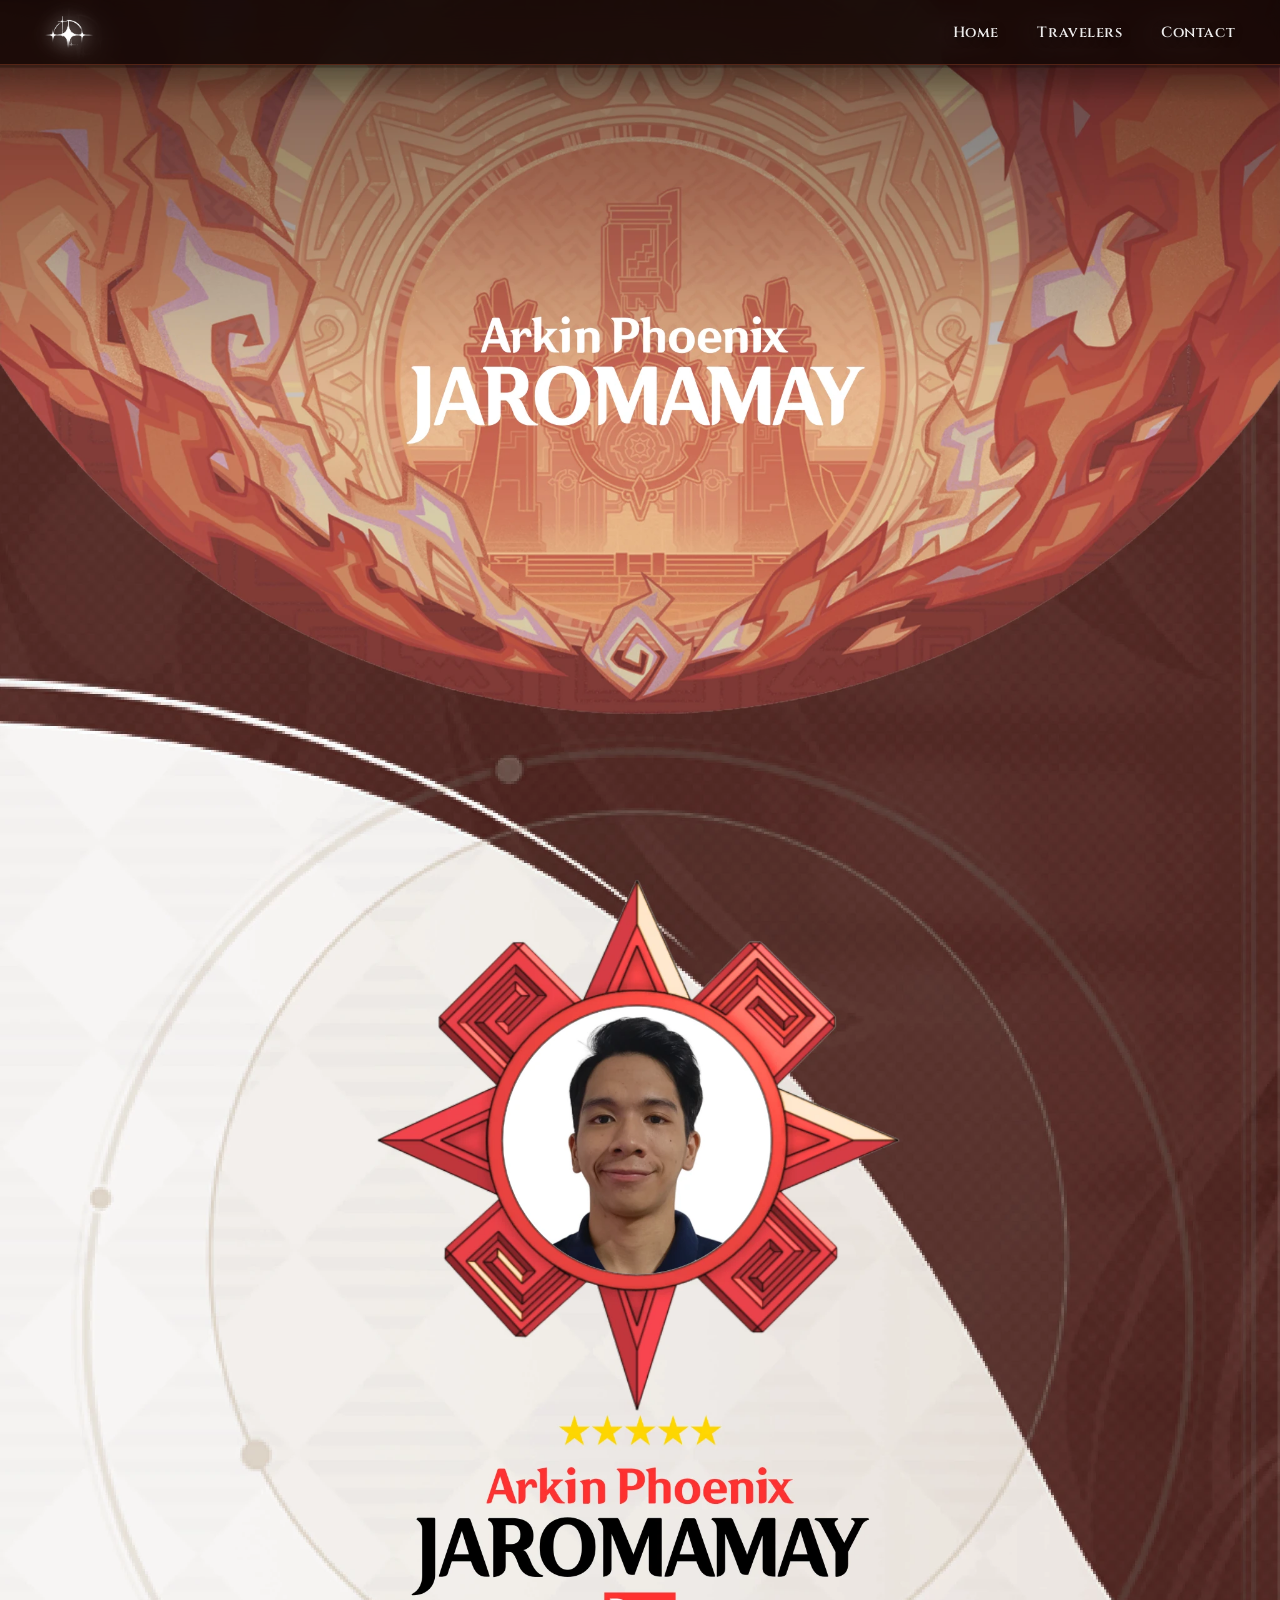
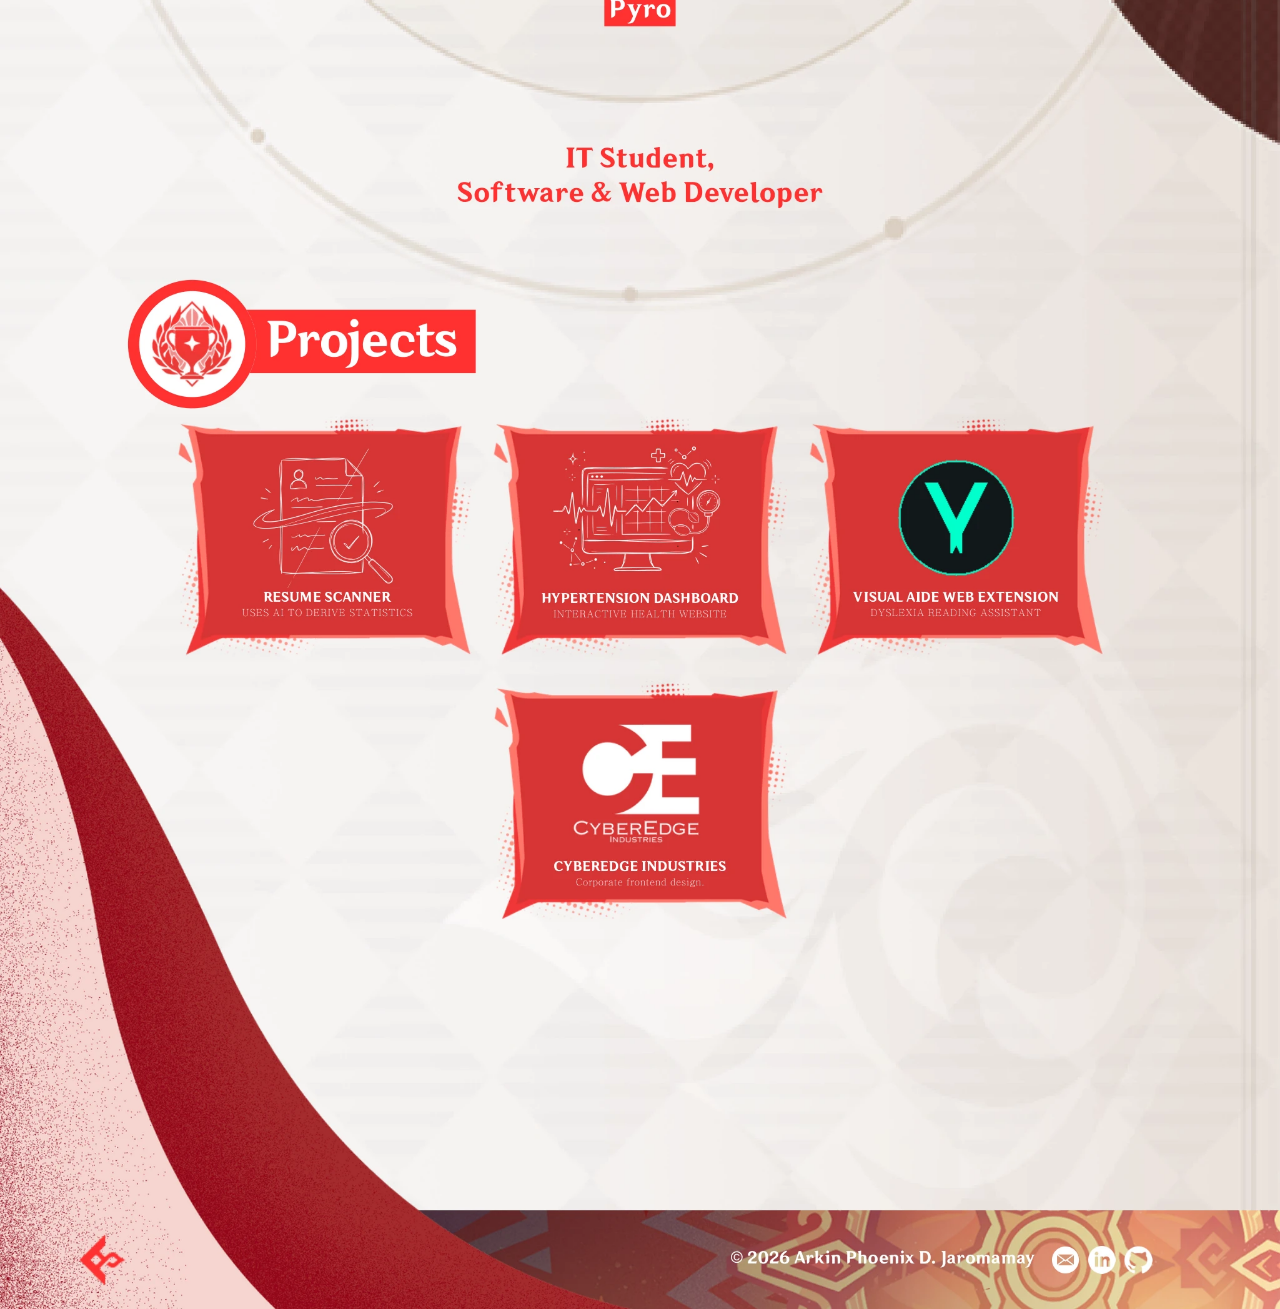
==== arkin.html @ ede86c83 "Add individual traveler portfolio pages, laced elemental borders, and pronounced hover effects" ====
<!DOCTYPE html>
<html lang="en">
<head>
  <meta charset="UTF-8">
  <meta name="viewport" content="width=device-width, initial-scale=1.0">
  <title>Arkin Phoenix Jaromamay • Pyro Portfolio</title>
  
  <!-- Preconnect & Google Fonts -->
  <link rel="preconnect" href="https://fonts.googleapis.com">
  <link rel="preconnect" href="https://fonts.gstatic.com" crossorigin>
  <link href="https://fonts.googleapis.com/css2?family=Cinzel:wght@600;700;800&family=Crimson+Pro:wght@400;600;700&family=Montserrat:wght@400;500;600;700&display=swap" rel="stylesheet">
  
  <!-- Dedicated Pyro Stylesheet -->
  <link rel="stylesheet" href="./arkin.css">
</head>
<body class="arkin-portfolio-body">

  <!-- ==================== FIXED TOP NAVIGATION BAR ==================== -->
  <nav class="genshin-navbar" id="genshin-navbar">
    <a href="index.html#home" class="nav-brand" title="Return to Celestial Archive Home" aria-label="Celestial Archive Home">
      <img src="./assets/images/celestia_star.png" class="nav-logo-star" alt="Celestia Star Logo">
    </a>

    <ul class="nav-links">
      <li><a href="index.html#home" class="nav-link">Home</a></li>
      <li><a href="index.html#travelers" class="nav-link">Travelers</a></li>
      <li><a href="index.html#contact" class="nav-link">Contact</a></li>
    </ul>
  </nav>

  <!-- ==================== MAIN FULL-BLEED PORTFOLIO DISPLAY ==================== -->
  <main class="portfolio-container" id="portfolio-container">
    
    <!-- High-Resolution Mockup Vector Rendering (Full Bleed 100% Width) -->
    <picture>
      <source srcset="./assets/arkin/portfolio_mockup_hd.webp" type="image/webp">
      <img src="./assets/arkin/portfolio_mockup_hd.png" alt="Arkin Phoenix Jaromamay • Natlan Pyro Portfolio" class="portfolio-mockup-image" loading="eager" fetchpriority="high">
    </picture>

    <!-- ==================== 1. INTERACTIVE PROJECT CARDS ==================== -->
    <button type="button" class="interactive-hotspot hotspot-card hotspot-card-resume-scanner" data-project="resume-scanner" aria-label="View Resume Scanner Details" title="Resume Scanner • AI Recruitment Statistics"></button>
    <button type="button" class="interactive-hotspot hotspot-card hotspot-card-hypertension" data-project="hypertension" aria-label="View Hypertension Dashboard Details" title="Hypertension Dashboard • Interactive Health Platform"></button>
    <button type="button" class="interactive-hotspot hotspot-card hotspot-card-visual-aide" data-project="visual-aide" aria-label="View Visual Aide Web Extension Details" title="Visual Aide Web Extension • Dyslexia Reading Assistant"></button>
    <button type="button" class="interactive-hotspot hotspot-card hotspot-card-cyberedge" data-project="cyberedge" aria-label="View CyberEdge Industries Details" title="CyberEdge Industries • Corporate Frontend Design"></button>

    <!-- ==================== 2. INTERACTIVE FOOTER HOTSPOTS ==================== -->
    <!-- Back Button (Bottom-Left Stylized Arrow) -->
    <a href="index.html#travelers" class="interactive-hotspot hotspot-back-btn" id="footer-back-btn" aria-label="Back to Travelers" title="Back to Travelers"></a>

    <!-- Social Links (Bottom-Right) -->
    <a href="mailto:jaromamay.arkin@example.com" class="interactive-hotspot hotspot-social hotspot-footer-email" aria-label="Send Email to Arkin" title="Email Arkin"></a>
    <a href="https://linkedin.com" target="_blank" rel="noopener noreferrer" class="interactive-hotspot hotspot-social hotspot-footer-linkedin" aria-label="LinkedIn Profile" title="LinkedIn Profile"></a>
    <a href="https://github.com" target="_blank" rel="noopener noreferrer" class="interactive-hotspot hotspot-social hotspot-footer-github" aria-label="GitHub Profile" title="GitHub Profile"></a>

  </main>

  <!-- ==================== 3. PROJECT DETAIL MODAL ==================== -->
  <div class="project-modal-backdrop" id="project-modal" aria-hidden="true" role="dialog">
    <div class="project-modal-card">
      <button class="modal-close-btn" id="modal-close-btn" aria-label="Close Modal">✕</button>
      
      <div class="modal-header">
        <img src="./assets/arkin/card_resume_scanner.png" id="modal-project-img" class="modal-card-preview" alt="Project Preview">
        <div class="modal-titles">
          <span class="modal-tag" id="modal-tag">AI Application</span>
          <h3 class="modal-title" id="modal-title">Resume Scanner</h3>
        </div>
      </div>

      <div class="modal-body" id="modal-body">
        <!-- Injected via JavaScript -->
      </div>

      <div class="modal-tech-stack" id="modal-tech-stack">
        <!-- Injected via JavaScript -->
      </div>
    </div>
  </div>

  <!-- ==================== 4. INTERACTION LOGIC & AUDIO ==================== -->
  <script>
    // Project Information Database (Accurate to Arkin's Mockup Data)
    const projectsData = {
      'resume-scanner': {
        title: 'Resume Scanner',
        tag: 'RESUME SCANNER • Uses AI to derive statistics.',
        img: './assets/arkin/card_resume_scanner.png',
        desc: 'An intelligent applicant screening and resume evaluation engine powered by NLP and machine learning. Parses technical resumes, extracts candidate competencies, computes role alignment scores, and provides statistical summaries to accelerate recruitment.',
        tech: ['Python', 'Natural Language Processing', 'Machine Learning', 'FastAPI', 'React', 'Data Analytics']
      },
      'hypertension': {
        title: 'Hypertension Dashboard',
        tag: 'HYPERTENSION DASHBOARD • Interactive health website.',
        img: './assets/arkin/card_hypertension.png',
        desc: 'A responsive healthcare informatics dashboard that tracks patient blood pressure logs, calculates cardiovascular health metrics, and delivers interactive visual analytics and customized lifestyle guidance for clinical monitoring.',
        tech: ['React', 'TypeScript', 'Chart.js', 'Health Informatics', 'Tailwind CSS', 'REST API']
      },
      'visual-aide': {
        title: 'Visual Aide Web Extension',
        tag: 'VISUAL AIDE WEB EXTENSION • Dyslexia reading assistant.',
        img: './assets/arkin/card_visual_aide.png',
        desc: 'An accessibility-focused browser extension engineered to enhance web reading for individuals with dyslexia. Features OpenDyslexic typography switching, custom contrast overlays, bionic reading mode, and integrated text-to-speech comprehension tools.',
        tech: ['JavaScript', 'Chrome Extension API', 'Accessibility (a11y)', 'UI/UX Design', 'Text-to-Speech']
      },
      'cyberedge': {
        title: 'CyberEdge Industries',
        tag: 'CYBEREDGE INDUSTRIES • Corporate frontend design.',
        img: './assets/arkin/card_cyberedge.png',
        desc: 'A sleek, high-performance corporate landing experience and design system crafted for a forward-looking technological firm. Features responsive modular components, high-contrast cyber motifs, and optimized interactive layouts.',
        tech: ['HTML5', 'CSS3', 'JavaScript', 'Design Systems', 'Responsive Web Design', 'Figma Prototype']
      }
    };

    // Sound FX (Natlan Pyro Chime synthesized via Web Audio)
    let audioCtx = null;
    function playPyroChime() {
      try {
        if (!audioCtx) {
          audioCtx = new (window.AudioContext || window.webkitAudioContext)();
        }
        if (audioCtx.state === 'suspended') {
          audioCtx.resume();
        }
        const osc1 = audioCtx.createOscillator();
        const osc2 = audioCtx.createOscillator();
        const gain = audioCtx.createGain();
        
        osc1.type = 'sawtooth';
        osc2.type = 'triangle';
        
        // Warm, vibrant Natlan Pyro flame harmonic tone (D5 to A5)
        osc1.frequency.setValueAtTime(587.33, audioCtx.currentTime); // D5
        osc2.frequency.setValueAtTime(880.00, audioCtx.currentTime); // A5
        osc1.frequency.exponentialRampToValueAtTime(1174.66, audioCtx.currentTime + 0.32); // D6
        
        gain.gain.setValueAtTime(0.12, audioCtx.currentTime);
        gain.gain.exponentialRampToValueAtTime(0.001, audioCtx.currentTime + 0.5);
        
        osc1.connect(gain);
        osc2.connect(gain);
        gain.connect(audioCtx.destination);
        
        osc1.start();
        osc2.start();
        osc1.stop(audioCtx.currentTime + 0.5);
        osc2.stop(audioCtx.currentTime + 0.5);
      } catch (e) {
        // Audio policy fallback
      }
    }

    // Modal Control
    const modal = document.getElementById('project-modal');
    const modalCloseBtn = document.getElementById('modal-close-btn');
    const modalImg = document.getElementById('modal-project-img');
    const modalTitle = document.getElementById('modal-title');
    const modalTag = document.getElementById('modal-tag');
    const modalBody = document.getElementById('modal-body');
    const modalTechStack = document.getElementById('modal-tech-stack');

    function openProjectModal(projectId) {
      const data = projectsData[projectId];
      if (!data) return;

      modalImg.src = data.img;
      modalImg.alt = data.title;
      modalTitle.textContent = data.title;
      modalTag.textContent = data.tag;
      modalBody.textContent = data.desc;

      modalTechStack.innerHTML = '';
      data.tech.forEach(tech => {
        const chip = document.createElement('span');
        chip.className = 'tech-chip';
        chip.textContent = tech;
        modalTechStack.appendChild(chip);
      });

      playPyroChime();
      modal.classList.add('active');
      modal.setAttribute('aria-hidden', 'false');
      document.body.style.overflow = 'hidden';
    }

    function closeProjectModal() {
      modal.classList.remove('active');
      modal.setAttribute('aria-hidden', 'true');
      document.body.style.overflow = '';
    }

    // Attach click events to project cards
    document.querySelectorAll('.hotspot-card').forEach(card => {
      card.addEventListener('click', () => {
        const projId = card.getAttribute('data-project');
        openProjectModal(projId);
      });
    });

    modalCloseBtn.addEventListener('click', closeProjectModal);
    modal.addEventListener('click', (e) => {
      if (e.target === modal) {
        closeProjectModal();
      }
    });

    document.addEventListener('keydown', (e) => {
      if (e.key === 'Escape' && modal.classList.contains('active')) {
        closeProjectModal();
      }
    });

    // Navbar scroll effect
    window.addEventListener('scroll', () => {
      const navbar = document.getElementById('genshin-navbar');
      if (navbar) {
        if (window.scrollY > 30) {
          navbar.classList.add('scrolled');
        } else {
          navbar.classList.remove('scrolled');
        }
      }
    });

    // Back Button Logic
    const backBtn = document.getElementById('footer-back-btn');
    if (backBtn) {
      backBtn.addEventListener('click', (e) => {
        playPyroChime();
        if (document.referrer && (document.referrer.includes('index.html') || document.referrer.includes(window.location.host))) {
          e.preventDefault();
          window.history.back();
        }
      });
    }

    // Navigation and Social audio chime on click
    document.querySelectorAll('.nav-link, .nav-brand, .hotspot-social').forEach(el => {
      el.addEventListener('click', () => {
        playPyroChime();
      });
    });
  </script>
</body>
</html>
---- arkin.css ----
/* =======================================================
   ARKIN PHOENIX JAROMAMAY • PYRO THEME PORTFOLIO STYLES
   Full-Bleed Viewport Presentation (Zero Side Margins)
   with Fixed Overlaid Top Navbar & Interactive Natlan Footer
   ======================================================= */

@font-face {
  font-family: 'HYWenHei';
  src: url('./assets/fonts/HYWenHei.ttf') format('truetype');
  font-weight: normal;
  font-style: normal;
}

:root {
  --font-genshin: 'Cinzel', 'HYWenHei', Georgia, serif;
  --font-serif: 'Crimson Pro', Georgia, serif;
  --font-sans: 'Montserrat', -apple-system, BlinkMacSystemFont, sans-serif;

  --color-pyro: #ff6f40;
  --color-pyro-deep: #160805;
  --color-pyro-dark: #240c08;
  --color-pyro-crimson: #d3381c;
  --color-pyro-glow: rgba(255, 111, 64, 0.55);
  --color-pyro-light: #ffaa77;
  --color-gold: #f5ba22;
  --color-cream: #f5f2ea;
}

* {
  box-sizing: border-box;
  margin: 0;
  padding: 0;
}

html {
  scroll-behavior: smooth;
  background-color: var(--color-pyro-deep);
  width: 100%;
  margin: 0;
  padding: 0;
  overflow-x: hidden;
}

/* Fullscreen Body: 100% Bleed, Zero Side Margins */
body.arkin-portfolio-body {
  width: 100%;
  min-height: 100vh;
  margin: 0;
  padding: 0;
  background-color: var(--color-pyro-deep);
  color: #ffffff;
  font-family: var(--font-sans);
  overflow-x: hidden;
  position: relative;
  -webkit-font-smoothing: antialiased;
}

/* =======================================================
   1. FIXED OVERLAID TOP NAVIGATION BAR
   ======================================================= */
.genshin-navbar {
  position: fixed;
  top: 0;
  left: 0;
  width: 100%;
  padding: 1rem clamp(1.2rem, 3.5vw, 3.5rem);
  display: flex;
  justify-content: space-between;
  align-items: center;
  background: rgba(22, 8, 5, 0.82);
  backdrop-filter: blur(14px);
  -webkit-backdrop-filter: blur(14px);
  border-bottom: 1px solid rgba(255, 111, 64, 0.25);
  z-index: 1000;
  transition: all 0.3s ease;
}

.genshin-navbar.scrolled {
  padding: 0.75rem clamp(1.2rem, 3.5vw, 3.5rem);
  background: rgba(16, 5, 3, 0.96);
  border-bottom: 1px solid rgba(255, 111, 64, 0.45);
  box-shadow: 0 4px 24px rgba(0, 0, 0, 0.75);
}

.nav-brand {
  display: flex;
  align-items: center;
  text-decoration: none;
  transition: transform 0.3s ease;
}

.nav-logo-star {
  height: clamp(28px, 2.5vw, 36px);
  width: auto;
  object-fit: contain;
  filter: drop-shadow(0 0 10px rgba(255, 255, 255, 0.85));
  transition: transform 0.3s ease;
}

.nav-brand:hover .nav-logo-star {
  transform: scale(1.1) rotate(6deg);
}

.nav-links {
  display: flex;
  align-items: center;
  gap: clamp(1.2rem, 3vw, 2.8rem);
  list-style: none;
}

.nav-link {
  color: rgba(255, 255, 255, 0.92);
  text-decoration: none;
  font-family: var(--font-genshin);
  font-size: clamp(0.92rem, 1.15vw, 1.05rem);
  font-weight: 600;
  letter-spacing: 0.04em;
  position: relative;
  padding: 0.3rem 0;
  text-shadow: 0 2px 8px rgba(0, 0, 0, 0.7);
  transition: color 0.3s ease;
}

.nav-link::after {
  content: '';
  position: absolute;
  bottom: -2px;
  left: 0;
  width: 0%;
  height: 2px;
  background: var(--color-pyro-light);
  box-shadow: 0 0 8px var(--color-pyro-light);
  transition: width 0.3s ease;
}

.nav-link:hover {
  color: var(--color-pyro-light);
}

.nav-link:hover::after {
  width: 100%;
}

/* =======================================================
   2. FULL-BLEED PORTFOLIO CONTAINER & MOCKUP IMAGE
   ======================================================= */
.portfolio-container {
  position: relative;
  width: 100%;
  max-width: none; /* Full bleed: 100% viewport width */
  margin: 0;
  padding: 0;
  background-color: var(--color-pyro-deep);
  overflow: hidden;
  display: block;
}

/* High-Resolution Mockup Vector Image (Stretches Full Bleed) */
.portfolio-mockup-image {
  width: 100%;
  max-width: none;
  height: auto;
  display: block;
  user-select: none;
  -webkit-user-drag: none;
  image-rendering: -webkit-optimize-contrast;
}

/* =======================================================
   3. INTERACTIVE HOTSPOTS BASE RULES
   ======================================================= */
.interactive-hotspot {
  position: absolute;
  display: block;
  text-decoration: none;
  cursor: pointer;
  z-index: 50;
  background: transparent;
  border: none;
  outline: none;
  padding: 0;
  margin: 0;
  -webkit-tap-highlight-color: transparent;
  transition: all 0.25s cubic-bezier(0.2, 0.8, 0.3, 1);
}

/* Accessible touch target for mobile devices (WCAG 44x44px minimum) */
.interactive-hotspot::before {
  content: '';
  position: absolute;
  top: 50%;
  left: 50%;
  transform: translate(-50%, -50%);
  min-width: 44px;
  min-height: 44px;
  width: 100%;
  height: 100%;
  border-radius: inherit;
}

/* =======================================================
   4. PROJECT CARD HOTSPOTS (3-1 STAGGERED GRID)
   ======================================================= */
.hotspot-card {
  border-radius: 14px;
}

.hotspot-card:hover {
  background: rgba(255, 111, 64, 0.16);
  box-shadow: 0 0 24px rgba(255, 111, 64, 0.65), 0 0 45px rgba(255, 170, 119, 0.45), inset 0 0 16px rgba(255, 170, 119, 0.35);
  transform: translateY(-5px) scale(1.02);
}

.hotspot-card:active {
  transform: scale(0.98);
}

/* Card 1: Resume Scanner */
.hotspot-card-resume-scanner {
  left: 13.577%;
  top: 69.347%;
  width: 23.504%;
  height: 8.505%;
}

/* Card 2: Hypertension Dashboard */
.hotspot-card-hypertension {
  left: 38.263%;
  top: 69.347%;
  width: 23.504%;
  height: 8.505%;
}

/* Card 3: Visual Aide Web Extension */
.hotspot-card-visual-aide {
  left: 62.938%;
  top: 69.347%;
  width: 23.504%;
  height: 8.505%;
}

/* Card 4: CyberEdge Industries (Centered) */
.hotspot-card-cyberedge {
  left: 38.263%;
  top: 78.424%;
  width: 23.504%;
  height: 8.505%;
}

/* =======================================================
   5. FOOTER HOTSPOTS (BACK BUTTON & SOCIAL LINKS)
   ======================================================= */
/* Back Button (Bottom-Left Stylized Arrow) */
.hotspot-back-btn {
  left: 5.661%;
  top: 97.251%;
  width: 4.685%;
  height: 2.062%;
  border-radius: 50%;
}

.hotspot-back-btn:hover {
  background: rgba(255, 111, 64, 0.35);
  box-shadow: 0 0 22px rgba(255, 170, 119, 0.85), 0 0 38px rgba(255, 111, 64, 0.55);
  transform: scale(1.15);
}

.hotspot-back-btn:active {
  transform: scale(0.92);
}

/* Social Icons Base */
.hotspot-social {
  border-radius: 50%;
}

.hotspot-social:hover {
  background: rgba(255, 111, 64, 0.4);
  box-shadow: 0 0 16px rgba(255, 170, 119, 0.85);
  transform: scale(1.22);
}

.hotspot-social:active {
  transform: scale(0.95);
}

/* Email Icon */
.hotspot-footer-email {
  left: 81.991%;
  top: 97.723%;
  width: 2.440%;
  height: 1.117%;
}

/* LinkedIn Icon */
.hotspot-footer-linkedin {
  left: 84.919%;
  top: 97.723%;
  width: 2.440%;
  height: 1.117%;
}

/* GitHub Icon */
.hotspot-footer-github {
  left: 87.750%;
  top: 97.723%;
  width: 2.440%;
  height: 1.117%;
}

/* =======================================================
   6. INTERACTIVE PROJECT DETAIL MODAL
   ======================================================= */
.project-modal-backdrop {
  position: fixed;
  top: 0;
  left: 0;
  width: 100%;
  height: 100%;
  background: rgba(16, 6, 4, 0.88);
  backdrop-filter: blur(16px);
  -webkit-backdrop-filter: blur(16px);
  display: flex;
  align-items: center;
  justify-content: center;
  padding: 1.5rem;
  z-index: 2000;
  opacity: 0;
  pointer-events: none;
  transition: opacity 0.32s ease;
}

.project-modal-backdrop.active {
  opacity: 1;
  pointer-events: auto;
}

.project-modal-card {
  position: relative;
  width: 100%;
  max-width: 560px;
  background: linear-gradient(150deg, #28100a 0%, #150604 100%);
  border: 2px solid rgba(255, 111, 64, 0.55);
  border-radius: 16px;
  box-shadow: 0 20px 55px rgba(0, 0, 0, 0.85), 0 0 35px rgba(255, 111, 64, 0.4);
  padding: 2.4rem clamp(1.2rem, 3.5vw, 2.5rem);
  color: #ffffff;
  transform: translateY(25px) scale(0.95);
  transition: transform 0.35s cubic-bezier(0.175, 0.885, 0.32, 1.275);
}

.project-modal-backdrop.active .project-modal-card {
  transform: translateY(0) scale(1);
}

.modal-close-btn {
  position: absolute;
  top: 1rem;
  right: 1.2rem;
  background: rgba(255, 255, 255, 0.12);
  border: 1px solid rgba(255, 255, 255, 0.2);
  color: #ffffff;
  font-size: 1.2rem;
  width: 34px;
  height: 34px;
  border-radius: 50%;
  cursor: pointer;
  display: flex;
  align-items: center;
  justify-content: center;
  transition: all 0.25s ease;
}

.modal-close-btn:hover {
  background: var(--color-pyro);
  border-color: var(--color-pyro-light);
  color: #120503;
  transform: rotate(90deg) scale(1.1);
  box-shadow: 0 0 10px var(--color-pyro-light);
}

.modal-header {
  display: flex;
  align-items: center;
  gap: 1.3rem;
  margin-bottom: 1.3rem;
}

.modal-card-preview {
  width: 120px;
  max-height: 100px;
  object-fit: cover;
  border-radius: 10px;
  border: 1px solid rgba(255, 111, 64, 0.4);
  filter: drop-shadow(0 6px 16px rgba(255, 111, 64, 0.35));
}

.modal-titles {
  display: flex;
  flex-direction: column;
  gap: 0.35rem;
}

.modal-tag {
  font-size: 0.8rem;
  font-weight: 700;
  text-transform: uppercase;
  color: var(--color-pyro-light);
  letter-spacing: 0.08em;
}

.modal-title {
  font-family: var(--font-genshin);
  font-size: 1.55rem;
  color: #ffffff;
  margin: 0;
}

.modal-body {
  font-size: 1rem;
  line-height: 1.65;
  color: rgba(255, 255, 255, 0.9);
  margin-bottom: 1.5rem;
}

.modal-tech-stack {
  display: flex;
  flex-wrap: wrap;
  gap: 0.55rem;
  margin-top: 1rem;
}

.tech-chip {
  background: rgba(255, 111, 64, 0.2);
  border: 1px solid rgba(255, 170, 119, 0.45);
  color: #ffd8c8;
  font-size: 0.82rem;
  font-weight: 600;
  padding: 0.3rem 0.85rem;
  border-radius: 14px;
}
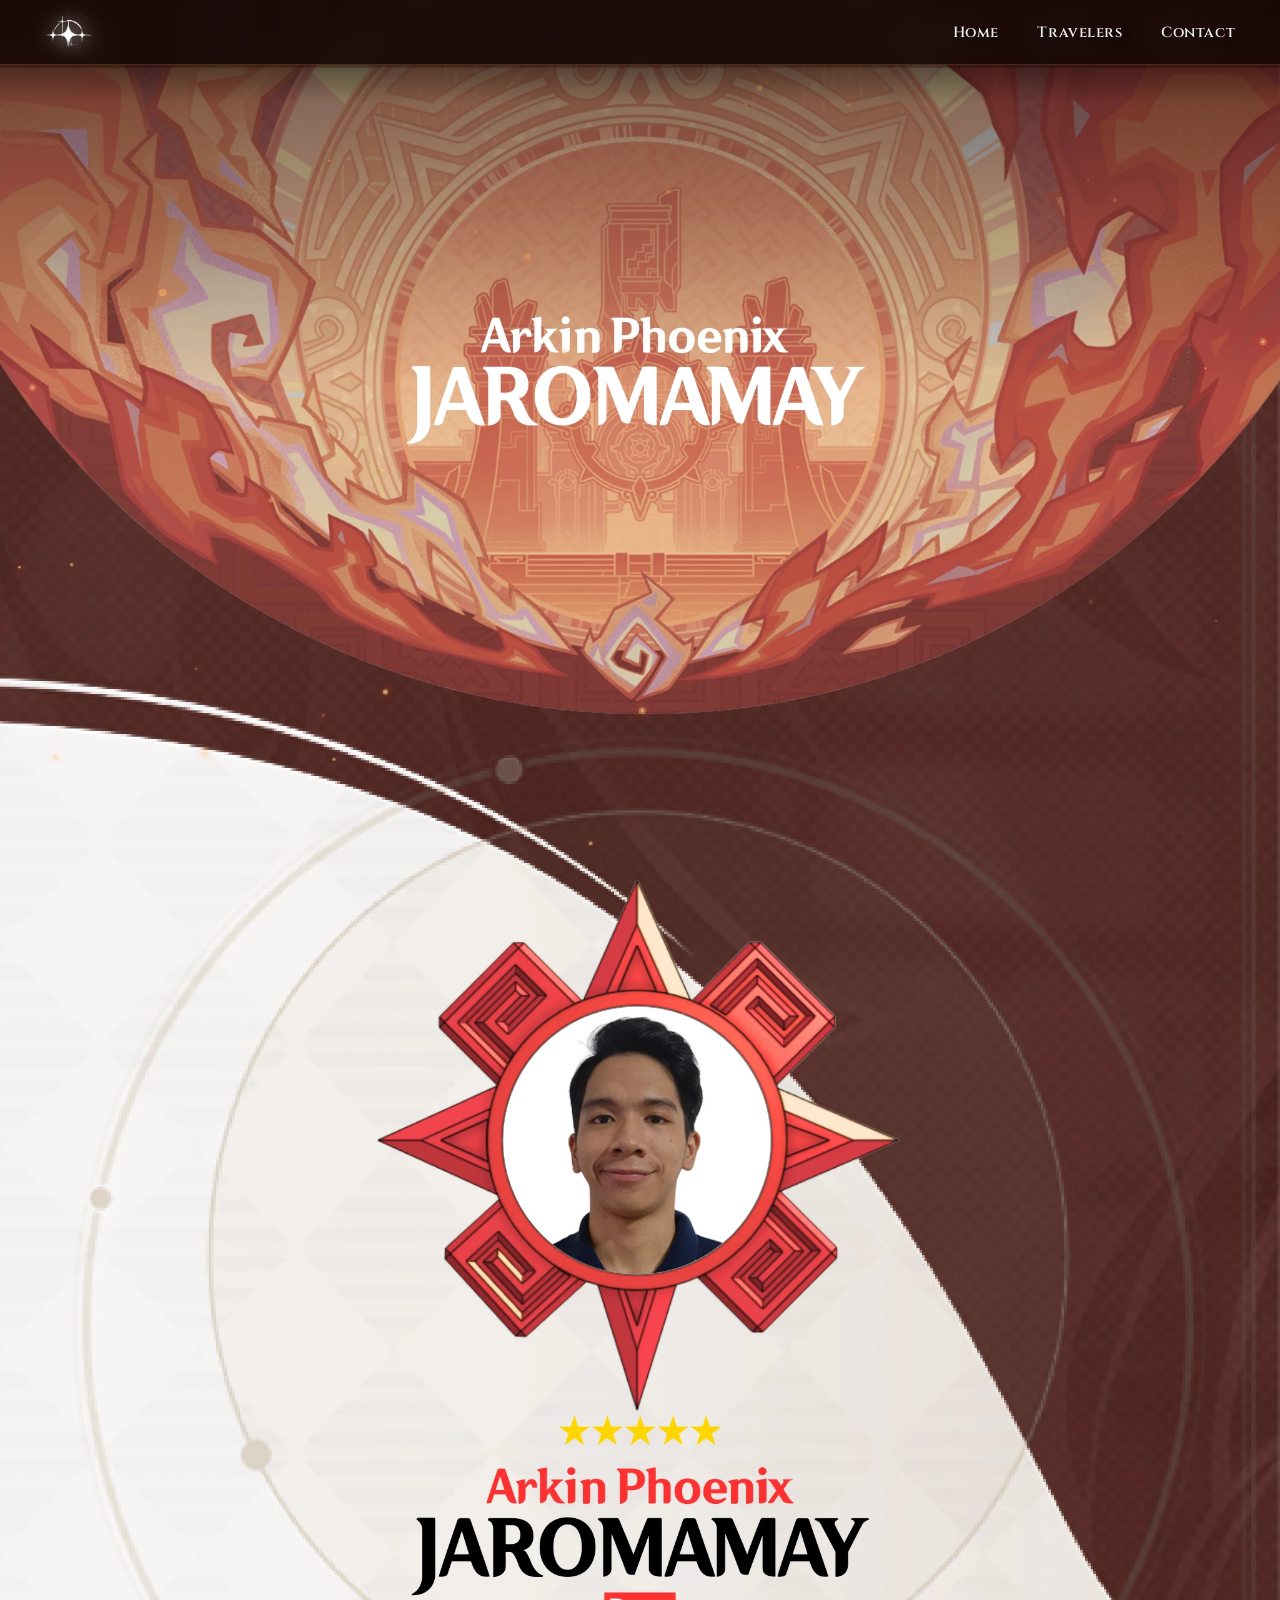
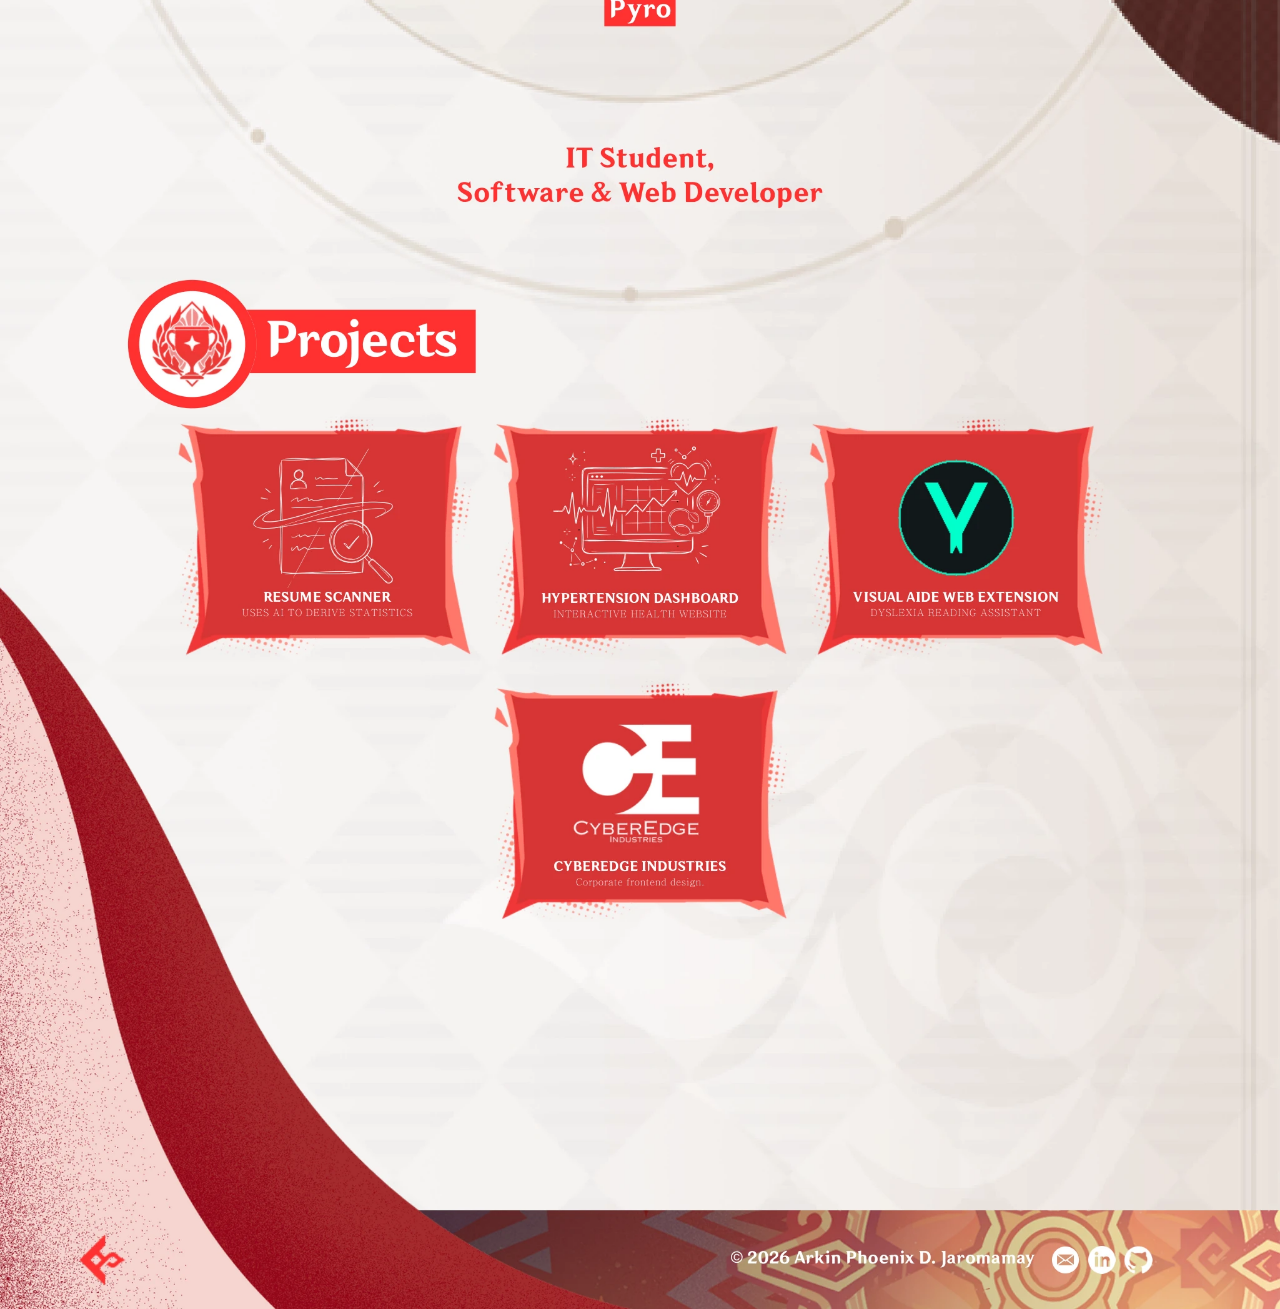
==== commit 5e9caf6d: "Add subtle ambient elemental particle effects to all 4 portfolio pages" ====
--- a/arkin.html
+++ b/arkin.html
@@ -14,6 +14,9 @@
   <link rel="stylesheet" href="./arkin.css">
 </head>
 <body class="arkin-portfolio-body">
+
+  <!-- ==================== SUBTLE ELEMENTAL AMBIENT CANVAS ==================== -->
+  <canvas class="elemental-ambient-canvas" id="elemental-canvas" aria-hidden="true"></canvas>
 
   <!-- ==================== FIXED TOP NAVIGATION BAR ==================== -->
   <nav class="genshin-navbar" id="genshin-navbar">
@@ -239,6 +242,135 @@
         playPyroChime();
       });
     });
+
+    /* =======================================================
+       SUBTLE PYRO AMBIENT PARTICLES (EMBERS & FLAME MOTES)
+       ======================================================= */
+    (function initPyroAtmosphere() {
+      const canvas = document.getElementById('elemental-canvas');
+      if (!canvas) return;
+      const ctx = canvas.getContext('2d');
+      if (!ctx) return;
+
+      let width = 0;
+      let height = 0;
+      let dpr = 1;
+      let particles = [];
+      let animId = null;
+
+      function resize() {
+        dpr = Math.min(window.devicePixelRatio || 1, 2);
+        width = window.innerWidth;
+        height = window.innerHeight;
+        canvas.width = Math.floor(width * dpr);
+        canvas.height = Math.floor(height * dpr);
+        ctx.setTransform(dpr, 0, 0, dpr, 0, 0);
+      }
+      window.addEventListener('resize', resize);
+      resize();
+
+      class PyroEmber {
+        constructor(isInitial = false) {
+          this.reset(isInitial);
+        }
+        reset(isInitial = false) {
+          this.x = Math.random() * width;
+          this.y = isInitial ? Math.random() * height : height + Math.random() * 30 + 10;
+          this.radius = Math.random() * 2.8 + 1.2; // 1.2px - 4px
+          this.speedY = -(Math.random() * 0.55 + 0.35); // warm upward drift
+          this.sway = Math.random() * Math.PI * 2;
+          this.swaySpeed = Math.random() * 0.02 + 0.01;
+          this.swayAmp = Math.random() * 0.6 + 0.3;
+          this.alpha = Math.random() * 0.45 + 0.3;
+          this.maxAlpha = this.alpha;
+          this.heat = Math.random() * 0.4 + 0.6; // 0.6 - 1.0 (cooling factor)
+          this.isAsh = Math.random() < 0.25; // 25% are fine ash motes
+          if (this.isAsh) {
+            this.radius = Math.random() * 1.2 + 0.8;
+            this.speedY = -(Math.random() * 0.35 + 0.2);
+          }
+        }
+        update() {
+          this.y += this.speedY;
+          this.sway += this.swaySpeed;
+          this.x += Math.sin(this.sway) * this.swayAmp;
+
+          // As ember rises, it cools down
+          const heightRatio = Math.max(0, Math.min(1, this.y / height));
+          this.heat = 0.4 + 0.6 * heightRatio;
+
+          // Fade near top edge
+          if (this.y < height * 0.15) {
+            this.alpha = Math.max(0, this.maxAlpha * (this.y / (height * 0.15)));
+          }
+
+          if (this.y < -20 || this.alpha <= 0) {
+            this.reset(false);
+          }
+        }
+        draw() {
+          ctx.save();
+          if (this.isAsh) {
+            // Fine ash speck with faint warm glow
+            ctx.shadowBlur = 5;
+            ctx.shadowColor = '#ff6f40';
+            ctx.fillStyle = `rgba(255, 170, 119, ${this.alpha * 0.7})`;
+            ctx.beginPath();
+            ctx.arc(this.x, this.y, this.radius, 0, Math.PI * 2);
+            ctx.fill();
+          } else {
+            // Glowing flame ember
+            ctx.shadowBlur = 10;
+            ctx.shadowColor = '#ff6f40';
+
+            // Dynamic color according to thermal cooling
+            let r = 255;
+            let g = Math.floor(111 + this.heat * 110); // 111 (orange) to 221 (hot yellow)
+            let b = Math.floor(64 + this.heat * 50);
+
+            // Outer ember aura
+            ctx.fillStyle = `rgba(${r}, ${g}, ${b}, ${this.alpha * 0.85})`;
+            ctx.beginPath();
+            ctx.arc(this.x, this.y, this.radius, 0, Math.PI * 2);
+            ctx.fill();
+
+            // Hot incandescence center
+            if (this.heat > 0.6) {
+              ctx.fillStyle = `rgba(255, 255, 230, ${this.alpha * 0.95})`;
+              ctx.beginPath();
+              ctx.arc(this.x, this.y, this.radius * 0.38, 0, Math.PI * 2);
+              ctx.fill();
+            }
+          }
+          ctx.restore();
+        }
+      }
+
+      const PARTICLE_COUNT = 36;
+      for (let i = 0; i < PARTICLE_COUNT; i++) {
+        particles.push(new PyroEmber(true));
+      }
+
+      function loop() {
+        ctx.clearRect(0, 0, width, height);
+        for (let i = 0; i < particles.length; i++) {
+          particles[i].update();
+          particles[i].draw();
+        }
+        animId = requestAnimationFrame(loop);
+      }
+
+      animId = requestAnimationFrame(loop);
+
+      document.addEventListener('visibilitychange', () => {
+        if (document.hidden) {
+          if (animId) cancelAnimationFrame(animId);
+          animId = null;
+        } else if (!animId) {
+          animId = requestAnimationFrame(loop);
+        }
+      });
+    })();
   </script>
 </body>
 </html>
--- a/arkin.css
+++ b/arkin.css
@@ -53,6 +53,20 @@
   overflow-x: hidden;
   position: relative;
   -webkit-font-smoothing: antialiased;
+}
+
+/* =======================================================
+   SUBTLE ELEMENTAL AMBIENT CANVAS (PYRO)
+   ======================================================= */
+.elemental-ambient-canvas {
+  position: fixed;
+  top: 0;
+  left: 0;
+  width: 100vw;
+  height: 100vh;
+  pointer-events: none;
+  z-index: 15;
+  opacity: 0.85;
 }
 
 /* =======================================================
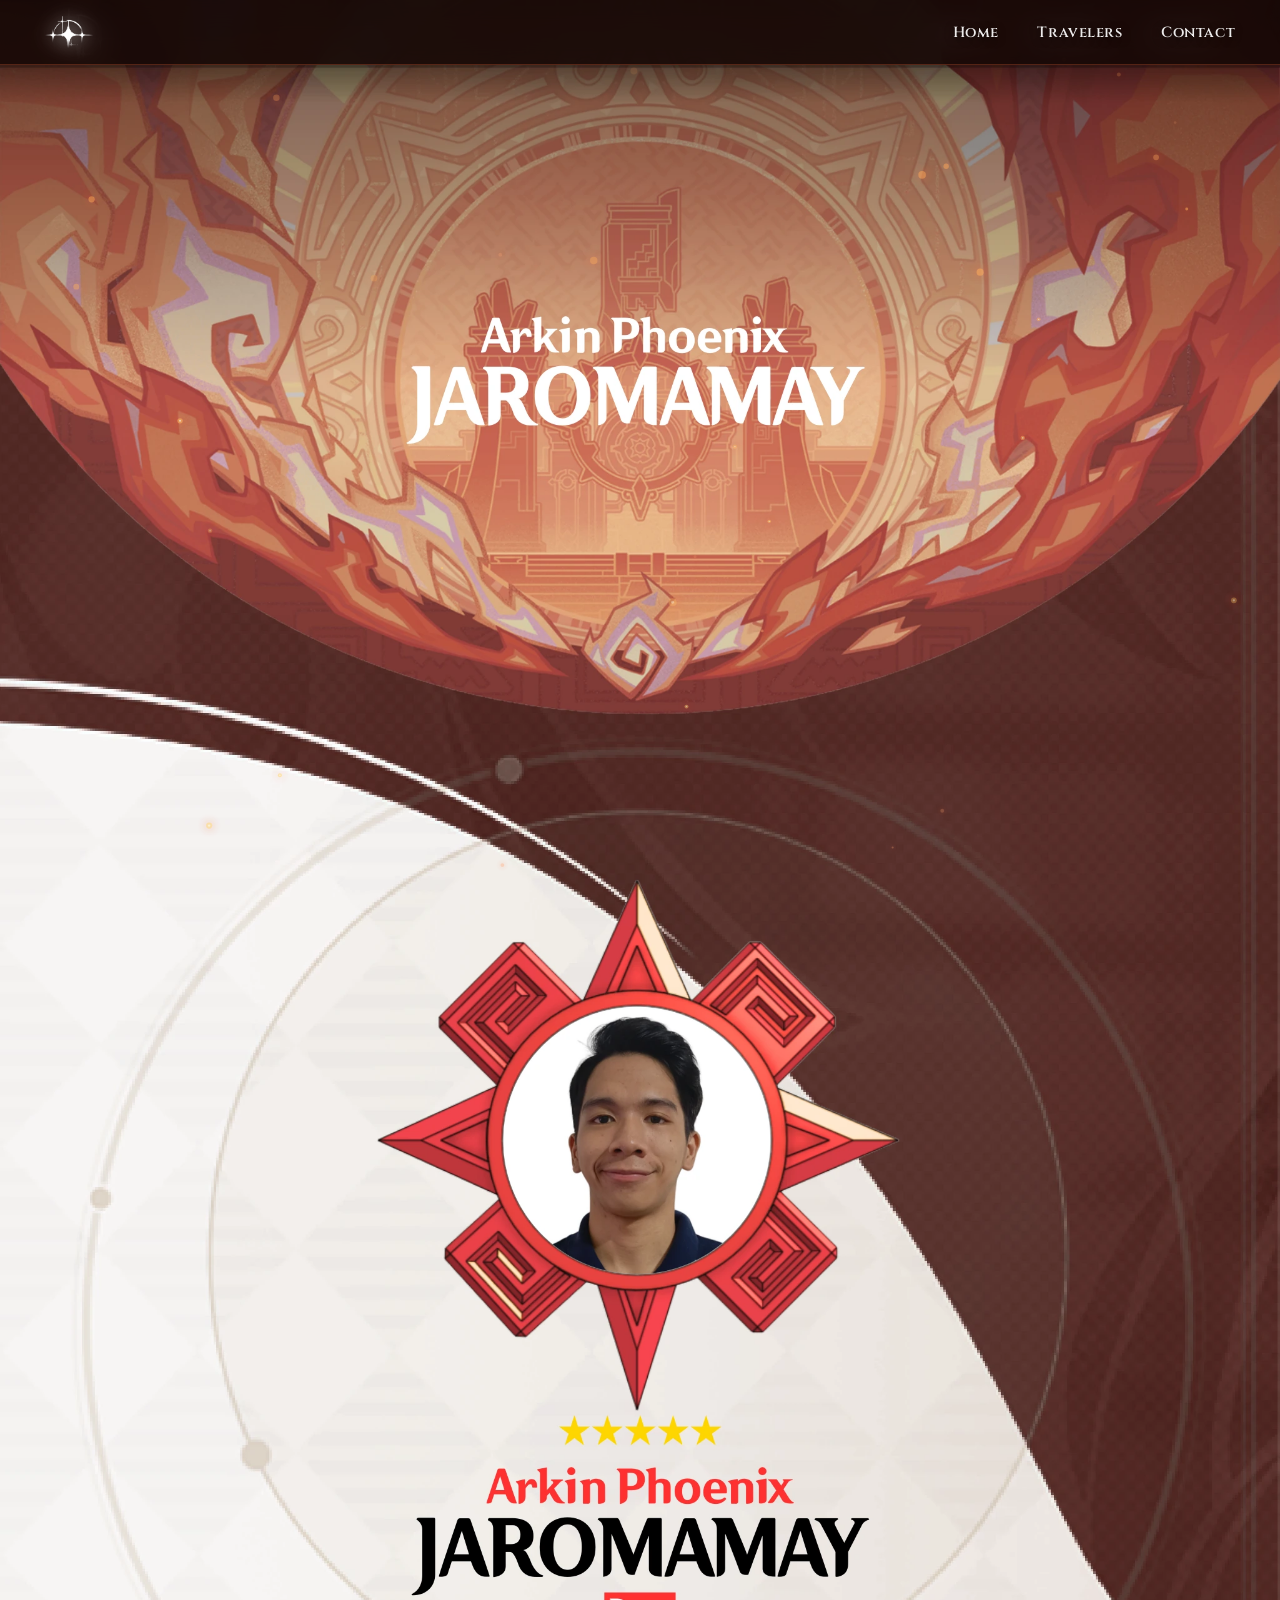
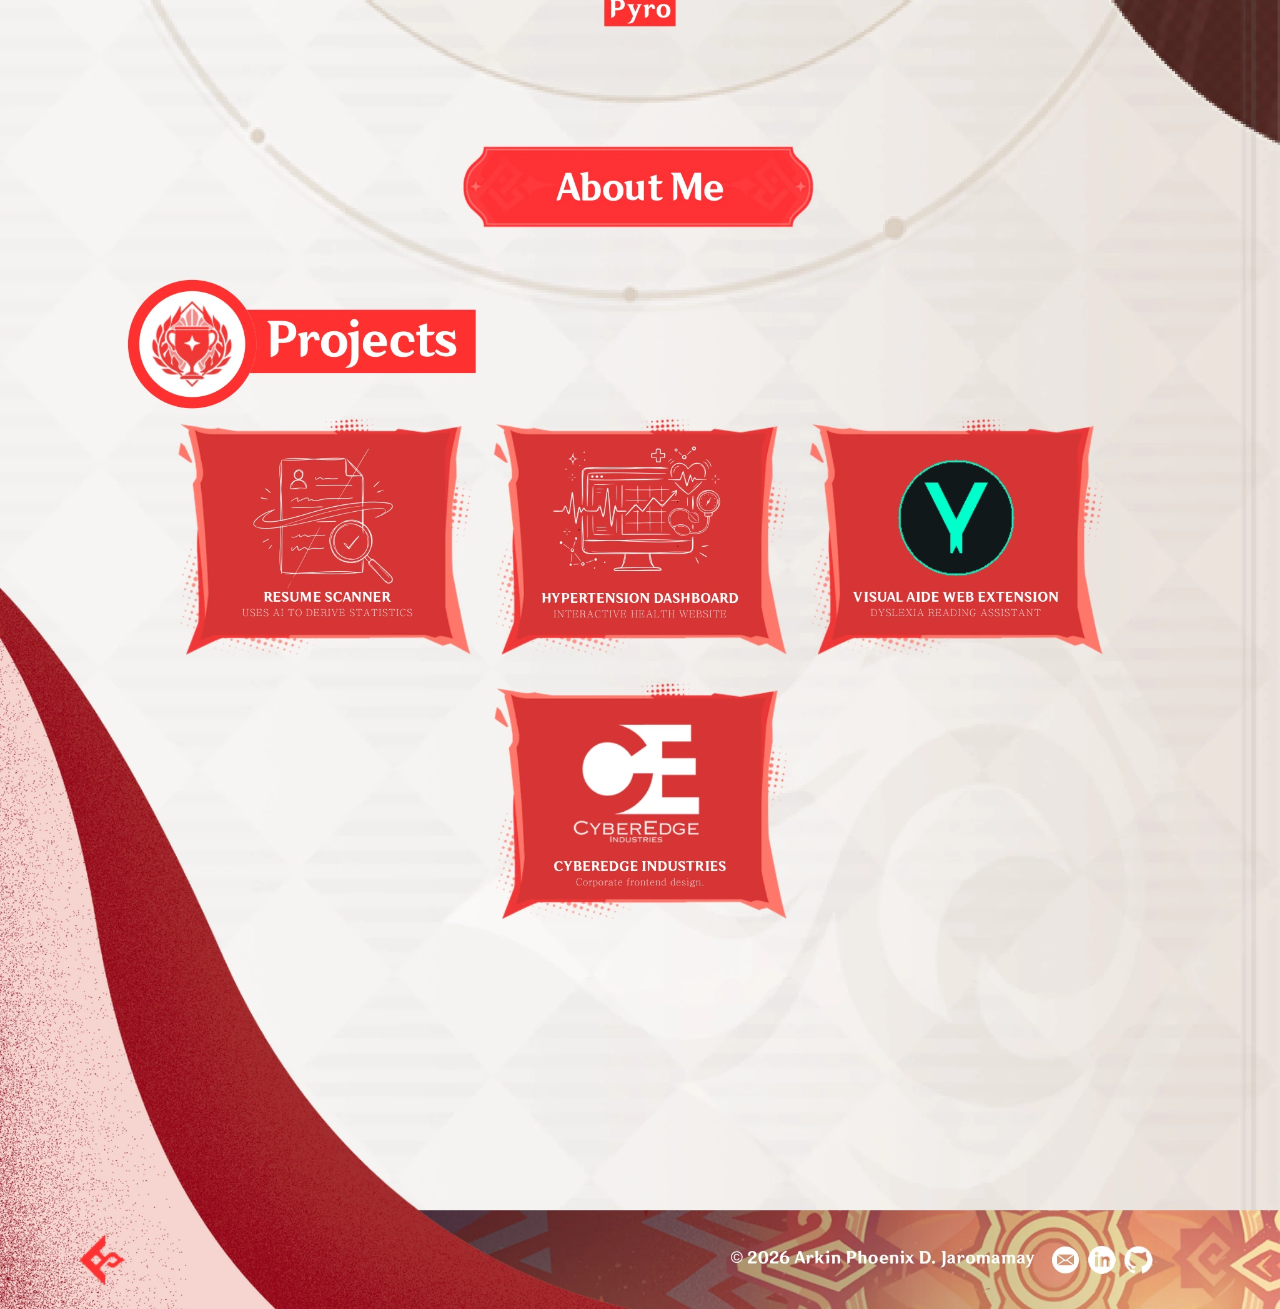
==== commit db66bcff: "Update Arkin portfolio mockup to match PDF with About Me button and verified hotspots" ====
--- a/arkin.html
+++ b/arkin.html
@@ -40,7 +40,9 @@
       <img src="./assets/arkin/portfolio_mockup_hd.png" alt="Arkin Phoenix Jaromamay • Natlan Pyro Portfolio" class="portfolio-mockup-image" loading="eager" fetchpriority="high">
     </picture>
 
-    <!-- ==================== 1. INTERACTIVE PROJECT CARDS ==================== -->
+    <!-- ==================== 1. ABOUT ME & INTERACTIVE PROJECT CARDS ==================== -->
+    <button type="button" class="interactive-hotspot hotspot-about-me" id="hotspot-about-me" data-project="about-me" aria-label="View About Arkin Phoenix Jaromamay Details" title="About Me • Arkin Phoenix Jaromamay"></button>
+
     <button type="button" class="interactive-hotspot hotspot-card hotspot-card-resume-scanner" data-project="resume-scanner" aria-label="View Resume Scanner Details" title="Resume Scanner • AI Recruitment Statistics"></button>
     <button type="button" class="interactive-hotspot hotspot-card hotspot-card-hypertension" data-project="hypertension" aria-label="View Hypertension Dashboard Details" title="Hypertension Dashboard • Interactive Health Platform"></button>
     <button type="button" class="interactive-hotspot hotspot-card hotspot-card-visual-aide" data-project="visual-aide" aria-label="View Visual Aide Web Extension Details" title="Visual Aide Web Extension • Dyslexia Reading Assistant"></button>
@@ -111,6 +113,13 @@
         img: './assets/arkin/card_cyberedge.png',
         desc: 'A sleek, high-performance corporate landing experience and design system crafted for a forward-looking technological firm. Features responsive modular components, high-contrast cyber motifs, and optimized interactive layouts.',
         tech: ['HTML5', 'CSS3', 'JavaScript', 'Design Systems', 'Responsive Web Design', 'Figma Prototype']
+      },
+      'about-me': {
+        title: 'Arkin Phoenix Jaromamay',
+        tag: 'ARCHON\'S PROFILE • FULL-STACK & AI ENGINEER',
+        img: './assets/arkin/portrait_pyro.png',
+        desc: 'The blazing technical vanguard and AI innovator of Group 4. Architect of intelligent natural language processing engines, dynamic health monitoring platforms, and accessible user experiences. Blends deep-learning algorithms with fiery Natlan Pyro passion and clean engineering discipline.',
+        tech: ['Machine Learning', 'Python / FastAPI', 'Natural Language Processing', 'React / TypeScript', 'Healthcare Informatics', 'Accessibility (a11y)']
       }
     };
 
@@ -191,8 +200,8 @@
       document.body.style.overflow = '';
     }
 
-    // Attach click events to project cards
-    document.querySelectorAll('.hotspot-card').forEach(card => {
+    // Attach click events to project cards and About Me
+    document.querySelectorAll('.hotspot-card, .hotspot-about-me').forEach(card => {
       card.addEventListener('click', () => {
         const projId = card.getAttribute('data-project');
         openProjectModal(projId);
--- a/arkin.css
+++ b/arkin.css
@@ -213,15 +213,38 @@
 }
 
 /* =======================================================
-   4. PROJECT CARD HOTSPOTS (3-1 STAGGERED GRID)
-   ======================================================= */
+   4. ABOUT ME & PROJECT CARD HOTSPOTS (3-1 STAGGERED GRID)
+   ======================================================= */
+/* About Me Hotspot Button */
+.hotspot-about-me {
+  left: 35.830%;
+  top: 59.935%;
+  width: 28.366%;
+  height: 3.150%;
+  border-radius: 36px;
+  border: 2px solid transparent;
+}
+
+.hotspot-about-me:hover {
+  border-color: rgba(255, 170, 119, 0.85);
+  background: rgba(255, 111, 64, 0.22);
+  box-shadow: 0 0 28px rgba(255, 111, 64, 0.8), 0 0 45px rgba(255, 170, 119, 0.55), inset 0 0 16px rgba(255, 170, 119, 0.4);
+  transform: translateY(-3px) scale(1.025);
+}
+
+.hotspot-about-me:active {
+  transform: scale(0.98);
+}
+
 .hotspot-card {
   border-radius: 14px;
+  border: 2px solid transparent;
 }
 
 .hotspot-card:hover {
-  background: rgba(255, 111, 64, 0.16);
-  box-shadow: 0 0 24px rgba(255, 111, 64, 0.65), 0 0 45px rgba(255, 170, 119, 0.45), inset 0 0 16px rgba(255, 170, 119, 0.35);
+  border-color: rgba(255, 170, 119, 0.85);
+  background: rgba(255, 111, 64, 0.18);
+  box-shadow: 0 0 28px rgba(255, 111, 64, 0.8), 0 0 50px rgba(255, 170, 119, 0.55), inset 0 0 20px rgba(255, 170, 119, 0.4);
   transform: translateY(-5px) scale(1.02);
 }
 
@@ -266,10 +289,10 @@
    ======================================================= */
 /* Back Button (Bottom-Left Stylized Arrow) */
 .hotspot-back-btn {
-  left: 5.661%;
-  top: 97.251%;
-  width: 4.685%;
-  height: 2.062%;
+  left: 6.032%;
+  top: 97.431%;
+  width: 3.953%;
+  height: 1.774%;
   border-radius: 50%;
 }
 
@@ -300,26 +323,26 @@
 
 /* Email Icon */
 .hotspot-footer-email {
-  left: 81.991%;
-  top: 97.723%;
-  width: 2.440%;
-  height: 1.117%;
+  left: 82.186%;
+  top: 97.848%;
+  width: 2.108%;
+  height: 0.928%;
 }
 
 /* LinkedIn Icon */
 .hotspot-footer-linkedin {
-  left: 84.919%;
-  top: 97.723%;
-  width: 2.440%;
-  height: 1.117%;
+  left: 85.027%;
+  top: 97.848%;
+  width: 2.118%;
+  height: 0.936%;
 }
 
 /* GitHub Icon */
 .hotspot-footer-github {
-  left: 87.750%;
-  top: 97.723%;
-  width: 2.440%;
-  height: 1.117%;
+  left: 87.897%;
+  top: 97.848%;
+  width: 2.118%;
+  height: 0.936%;
 }
 
 /* =======================================================
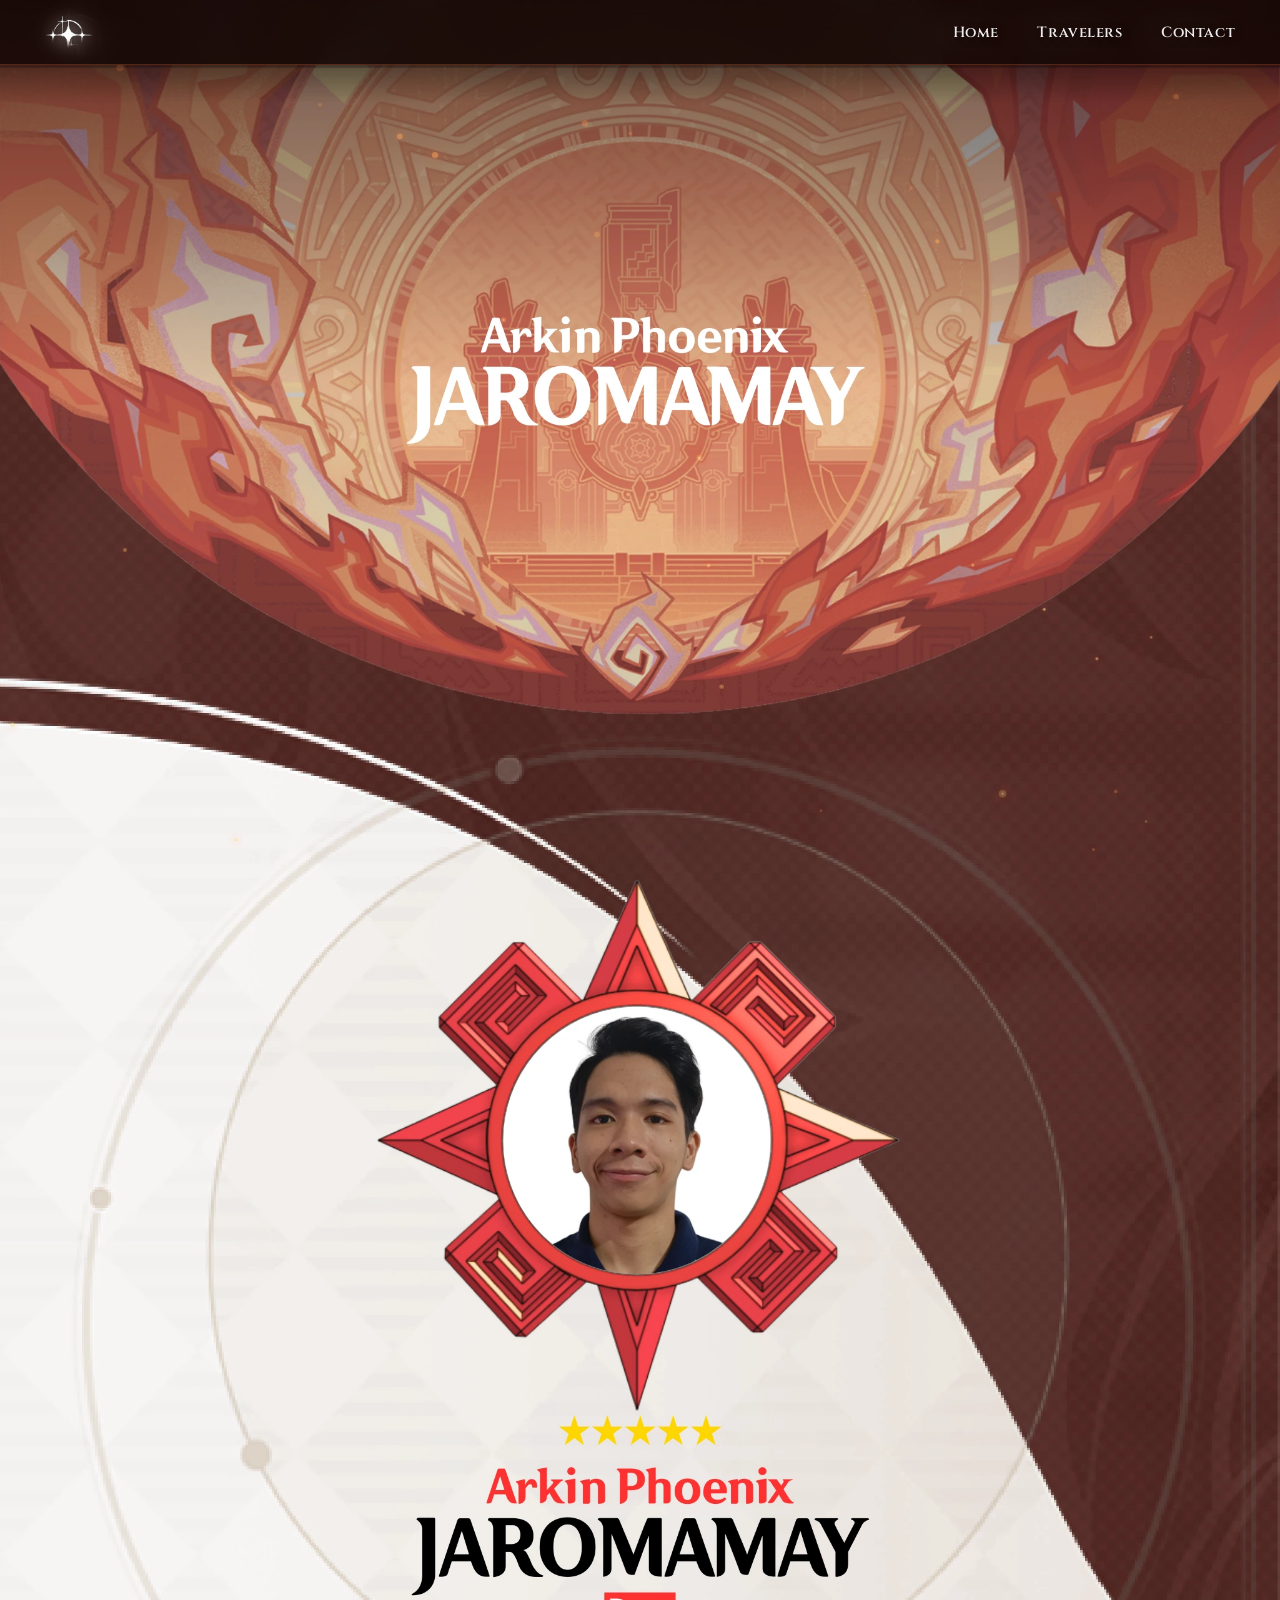
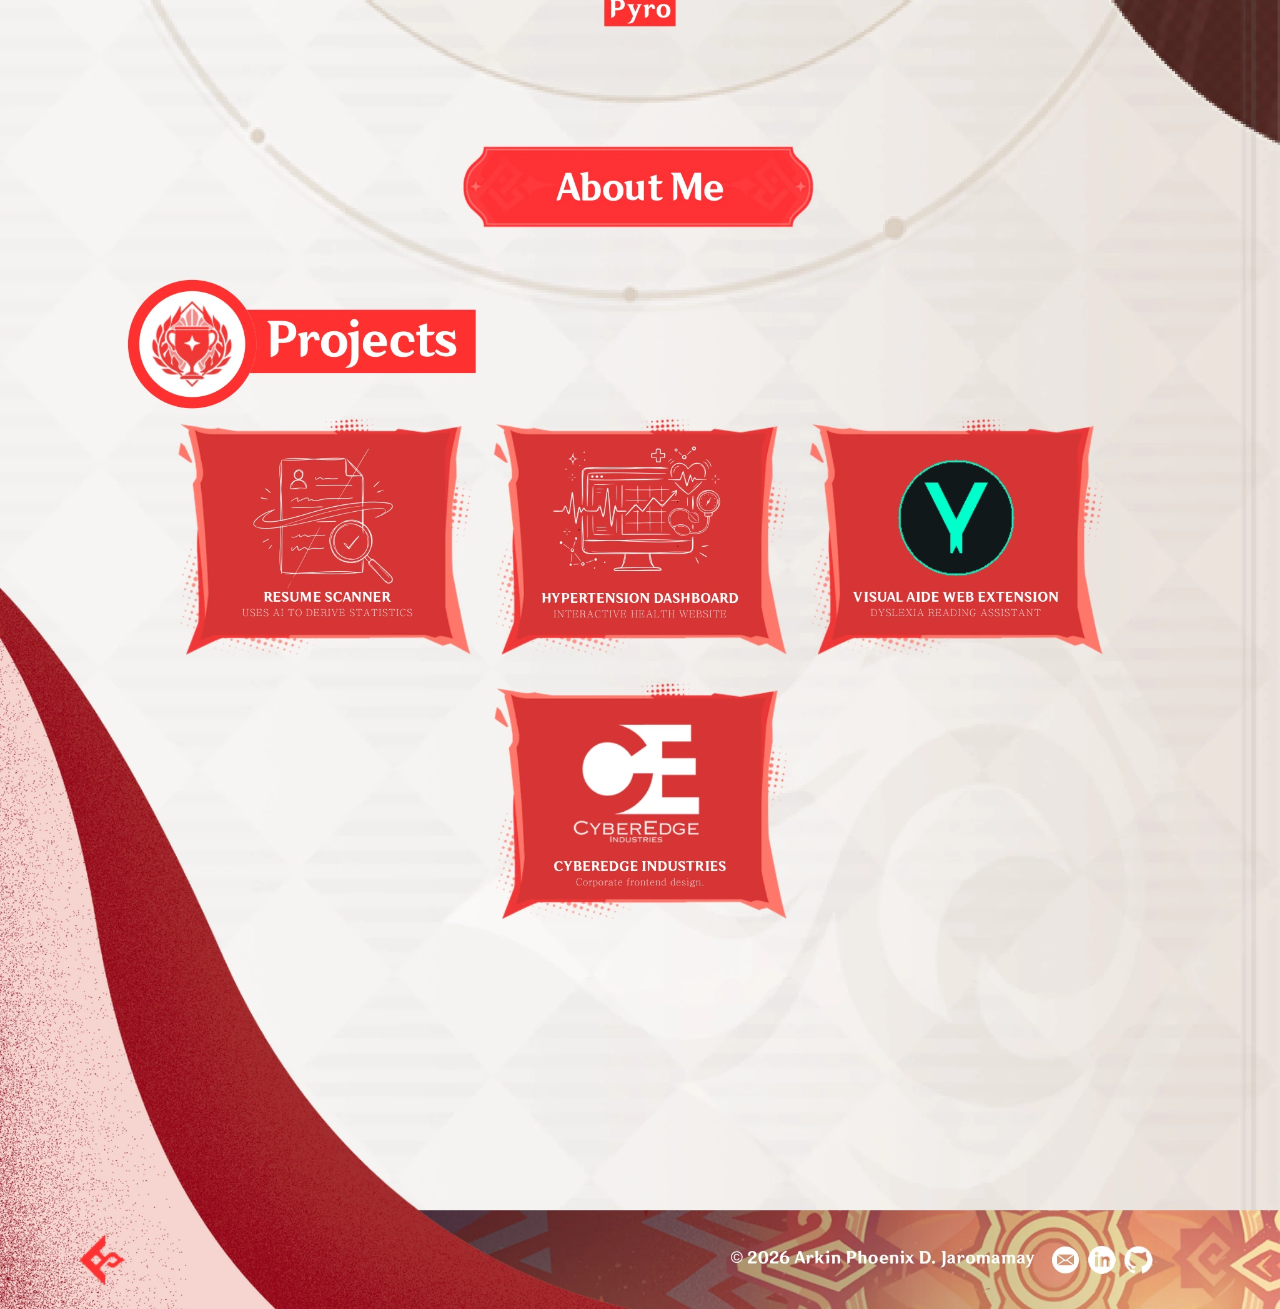
==== commit 02c10acd: "Add Arkin About Me Archival Journal popup with interactive Natlan Pyro heatmaps and upper-left back " ====
--- a/arkin.html
+++ b/arkin.html
@@ -59,7 +59,46 @@
 
   </main>
 
-  <!-- ==================== 3. PROJECT DETAIL MODAL ==================== -->
+  <!-- ==================== 3. ABOUT ME ARCHIVAL BOOK MODAL ==================== -->
+  <div class="about-me-modal-backdrop" id="about-me-modal" aria-hidden="true" role="dialog" aria-label="About Arkin Phoenix Jaromamay Journal">
+    <div class="about-me-book-container">
+      <!-- Upper-Left Left-Pointing Arrow: Back Button -->
+      <button type="button" class="book-heatmap book-back-btn" id="book-back-btn" aria-label="Back to Portfolio" title="Back • Return to Portfolio"></button>
+      
+      <!-- Book Mockup Image -->
+      <picture>
+        <source srcset="./assets/arkin/about_me_book.webp" type="image/webp">
+        <img src="./assets/arkin/about_me_book.png" alt="Arkin Phoenix Jaromamay • Natlan Pyro Archival Journal" class="about-me-book-image" loading="eager">
+      </picture>
+
+      <!-- Heatmaps / Hotspots Over the Book -->
+      <!-- Left Page: Natlan Pyro Sun-Crest Portrait -->
+      <button type="button" class="book-heatmap book-heatmap-portrait" id="book-hotspot-portrait" aria-label="Natlan Pyro Portrait • Arkin Phoenix Jaromamay" title="Arkin Phoenix Jaromamay • Natlan Pyro Developer"></button>
+
+      <!-- Left Page: Pyro Element Badge -->
+      <button type="button" class="book-heatmap book-heatmap-pyro" id="book-hotspot-pyro" aria-label="Pyro Vision" title="Natlan Pyro Vision • Element of Passion & Innovation"></button>
+
+      <!-- Right Page: Academic Affiliation • TUP-Manila -->
+      <a href="https://www.tup.edu.ph" target="_blank" rel="noopener noreferrer" class="book-heatmap book-heatmap-tup" id="book-hotspot-tup" aria-label="Technological University of the Philippines Manila" title="TUP-Manila • Technological University of the Philippines"></a>
+
+      <!-- Right Page Projects Mentioned in Bio -->
+      <!-- 1. Resume Scanner -->
+      <button type="button" class="book-heatmap book-heatmap-project book-heatmap-resume-scanner" data-project="resume-scanner" aria-label="Open Resume Scanner Details" title="View Project • Resume Scanner (AI Recruitment Tool)"></button>
+
+      <!-- 2. Hypertension Dashboard (Spans Line 6 & Line 7) -->
+      <button type="button" class="book-heatmap book-heatmap-project book-heatmap-hypertension-1" data-project="hypertension" aria-label="Open Hypertension Dashboard Details" title="View Project • Hypertension Dashboard"></button>
+      <button type="button" class="book-heatmap book-heatmap-project book-heatmap-hypertension-2" data-project="hypertension" aria-label="Open Hypertension Dashboard Details" title="View Project • Hypertension Dashboard"></button>
+
+      <!-- 3. Visual Aide -->
+      <button type="button" class="book-heatmap book-heatmap-project book-heatmap-visual-aide" data-project="visual-aide" aria-label="Open Visual Aide Web Extension Details" title="View Project • Visual Aide Web Extension"></button>
+
+      <!-- On-Book Bookmark Clasp Close Area -->
+      <button type="button" class="book-heatmap book-heatmap-clasp" id="book-hotspot-clasp" aria-label="Close Journal Clasp" title="Close Journal"></button>
+
+    </div>
+  </div>
+
+  <!-- ==================== 4. PROJECT DETAIL MODAL ==================== -->
   <div class="project-modal-backdrop" id="project-modal" aria-hidden="true" role="dialog">
     <div class="project-modal-card">
       <button class="modal-close-btn" id="modal-close-btn" aria-label="Close Modal">✕</button>
@@ -200,8 +239,76 @@
       document.body.style.overflow = '';
     }
 
-    // Attach click events to project cards and About Me
-    document.querySelectorAll('.hotspot-card, .hotspot-about-me').forEach(card => {
+    // ==================== ABOUT ME ARCHIVAL JOURNAL MODAL CONTROL ====================
+    const aboutMeModal = document.getElementById('about-me-modal');
+    const bookBackBtn = document.getElementById('book-back-btn');
+    const bookClasp = document.getElementById('book-hotspot-clasp');
+
+    function openAboutMeModal() {
+      playPyroChime();
+      if (aboutMeModal) {
+        aboutMeModal.classList.add('active');
+        aboutMeModal.setAttribute('aria-hidden', 'false');
+        document.body.style.overflow = 'hidden';
+      }
+    }
+
+    function closeAboutMeModal() {
+      if (aboutMeModal) {
+        aboutMeModal.classList.remove('active');
+        aboutMeModal.setAttribute('aria-hidden', 'true');
+        if (!modal.classList.contains('active')) {
+          document.body.style.overflow = '';
+        }
+      }
+    }
+
+    // Attach click event specifically to About Me button
+    const aboutMeHotspot = document.getElementById('hotspot-about-me');
+    if (aboutMeHotspot) {
+      aboutMeHotspot.addEventListener('click', (e) => {
+        e.preventDefault();
+        openAboutMeModal();
+      });
+    }
+
+    // Close About Me Modal events
+    if (bookBackBtn) {
+      bookBackBtn.addEventListener('click', (e) => {
+        e.preventDefault();
+        playPyroChime();
+        closeAboutMeModal();
+      });
+    }
+    if (bookClasp) bookClasp.addEventListener('click', closeAboutMeModal);
+    if (aboutMeModal) {
+      aboutMeModal.addEventListener('click', (e) => {
+        if (e.target === aboutMeModal) {
+          closeAboutMeModal();
+        }
+      });
+    }
+
+    // Book Heatmap Project Links (Clicking project inside book closes book and opens project modal)
+    document.querySelectorAll('.book-heatmap-project').forEach(btn => {
+      btn.addEventListener('click', () => {
+        const projId = btn.getAttribute('data-project');
+        closeAboutMeModal();
+        setTimeout(() => {
+          openProjectModal(projId);
+        }, 160);
+      });
+    });
+
+    // Book Heatmap Portrait & Pyro badge chime
+    document.querySelectorAll('.book-heatmap-portrait, .book-heatmap-pyro').forEach(el => {
+      el.addEventListener('click', () => {
+        playPyroChime();
+      });
+    });
+
+    // Attach click events to project cards
+    document.querySelectorAll('.hotspot-card').forEach(card => {
       card.addEventListener('click', () => {
         const projId = card.getAttribute('data-project');
         openProjectModal(projId);
@@ -216,8 +323,13 @@
     });
 
     document.addEventListener('keydown', (e) => {
-      if (e.key === 'Escape' && modal.classList.contains('active')) {
-        closeProjectModal();
+      if (e.key === 'Escape') {
+        if (modal.classList.contains('active')) {
+          closeProjectModal();
+        }
+        if (aboutMeModal && aboutMeModal.classList.contains('active')) {
+          closeAboutMeModal();
+        }
       }
     });
 
--- a/arkin.css
+++ b/arkin.css
@@ -476,3 +476,213 @@
   padding: 0.3rem 0.85rem;
   border-radius: 14px;
 }
+
+/* =======================================================
+   7. ABOUT ME ARCHIVAL BOOK MODAL & INTERACTIVE HEATMAPS
+   ======================================================= */
+.about-me-modal-backdrop {
+  position: fixed;
+  top: 0;
+  left: 0;
+  width: 100vw;
+  height: 100vh;
+  background: rgba(22, 6, 2, 0.88);
+  backdrop-filter: blur(18px);
+  -webkit-backdrop-filter: blur(18px);
+  display: flex;
+  align-items: center;
+  justify-content: center;
+  padding: clamp(0.75rem, 2vw, 2rem);
+  z-index: 2500;
+  opacity: 0;
+  pointer-events: none;
+  transition: opacity 0.35s cubic-bezier(0.2, 0.8, 0.3, 1);
+}
+
+.about-me-modal-backdrop.active {
+  opacity: 1;
+  pointer-events: auto;
+}
+
+.about-me-book-container {
+  position: relative;
+  width: min(78vw, calc(78vh * (1024 / 575)));
+  max-width: 1520px;
+  max-height: 84vh;
+  aspect-ratio: 1024 / 575;
+  filter: drop-shadow(0 25px 65px rgba(0, 0, 0, 0.95)) drop-shadow(0 0 50px rgba(255, 111, 64, 0.35));
+  transform: translateY(25px) scale(0.95);
+  transition: transform 0.38s cubic-bezier(0.175, 0.885, 0.32, 1.2);
+}
+
+.about-me-modal-backdrop.active .about-me-book-container {
+  transform: translateY(0) scale(1);
+}
+
+.about-me-book-image {
+  width: 100%;
+  height: 100%;
+  object-fit: contain;
+  display: block;
+  user-select: none;
+  -webkit-user-drag: none;
+}
+
+/* Upper-Left Left-Pointing Arrow (Back Button) */
+.book-back-btn {
+  left: 11.8%;
+  top: 7.8%;
+  width: 7.5%;
+  height: 10.5%;
+  border-radius: 12px;
+  background: transparent;
+  cursor: pointer;
+  z-index: 60;
+  transition: all 0.25s cubic-bezier(0.2, 0.8, 0.3, 1);
+}
+
+.book-back-btn:hover {
+  background: radial-gradient(ellipse at center, rgba(255, 111, 64, 0.45) 0%, rgba(200, 50, 20, 0.15) 75%, transparent 100%);
+  border: 1.5px solid rgba(255, 170, 119, 0.95);
+  box-shadow: 0 0 24px rgba(255, 111, 64, 0.85), inset 0 0 12px rgba(255, 170, 119, 0.5);
+  transform: translateX(-4px) scale(1.08);
+}
+
+.book-back-btn:active {
+  transform: translateX(-1px) scale(0.96);
+}
+
+/* Base Heatmap Hotspot Styling */
+.book-heatmap {
+  position: absolute;
+  display: block;
+  text-decoration: none;
+  cursor: pointer;
+  background: rgba(255, 111, 64, 0.06);
+  border: none;
+  outline: none;
+  padding: 0;
+  margin: 0;
+  z-index: 50;
+  border-radius: 4px;
+  -webkit-tap-highlight-color: transparent;
+  transition: all 0.22s cubic-bezier(0.2, 0.8, 0.3, 1);
+}
+
+/* Text Heatmaps: Warm Natlan Pyro orange glow on hover, lift, and glowing underline */
+.book-heatmap-project,
+.book-heatmap-tup {
+  background: rgba(255, 111, 64, 0.08);
+  border-bottom: 1.5px dashed rgba(255, 170, 119, 0.45);
+}
+
+.book-heatmap-project:hover,
+.book-heatmap-project:focus-visible {
+  background: radial-gradient(ellipse at center, rgba(255, 111, 64, 0.4) 0%, rgba(200, 50, 20, 0.2) 80%, transparent 100%);
+  border-bottom: 2px solid rgba(255, 180, 128, 0.98);
+  box-shadow: 0 0 16px rgba(255, 111, 64, 0.8), 0 0 28px rgba(230, 70, 30, 0.45), inset 0 0 8px rgba(255, 170, 119, 0.4);
+  transform: translateY(-2px);
+}
+
+.book-heatmap-project:active {
+  transform: translateY(0) scale(0.98);
+}
+
+/* Specific Heatmap Coordinates for Arkin */
+/* 1. Resume Scanner (Line 5) */
+.book-heatmap-resume-scanner {
+  left: 64.6%;
+  top: 54.4%;
+  width: 13.4%;
+  height: 4.5%;
+}
+
+/* 2. Hypertension Dashboard (Line 6 end & Line 7 start) */
+.book-heatmap-hypertension-1 {
+  left: 74.4%;
+  top: 57.5%;
+  width: 10.8%;
+  height: 4.5%;
+}
+
+.book-heatmap-hypertension-2 {
+  left: 54.5%;
+  top: 61.2%;
+  width: 9.0%;
+  height: 4.5%;
+}
+
+/* 3. Visual Aide (Line 8) */
+.book-heatmap-visual-aide {
+  left: 68.2%;
+  top: 64.3%;
+  width: 9.2%;
+  height: 4.5%;
+}
+
+/* TUP-Manila (Maroon / Gold academic heatmap) */
+.book-heatmap-tup {
+  left: 64.0%;
+  top: 43.8%;
+  width: 10.0%;
+  height: 4.5%;
+  border-bottom-color: rgba(220, 60, 60, 0.5);
+}
+
+.book-heatmap-tup:hover {
+  background: radial-gradient(ellipse at center, rgba(200, 30, 30, 0.35) 0%, rgba(140, 15, 15, 0.2) 80%, transparent 100%);
+  border-bottom: 2px solid rgba(255, 80, 80, 0.95);
+  box-shadow: 0 0 16px rgba(230, 50, 50, 0.75), inset 0 0 8px rgba(255, 100, 100, 0.4);
+  transform: translateY(-2px);
+}
+
+/* Left Page: Natlan Pyro Sun-Crest Portrait Frame Heatmap */
+.book-heatmap-portrait {
+  left: 17.0%;
+  top: 15.0%;
+  width: 26.0%;
+  height: 47.0%;
+  border-radius: 50%;
+  background: transparent;
+}
+
+.book-heatmap-portrait:hover {
+  box-shadow: 0 0 35px rgba(255, 111, 64, 0.85), inset 0 0 20px rgba(255, 170, 119, 0.55);
+  transform: scale(1.03);
+}
+
+/* Left Page: Pyro Element Badge Heatmap */
+.book-heatmap-pyro {
+  left: 28.5%;
+  top: 81.6%;
+  width: 4.8%;
+  height: 4.6%;
+  border-radius: 6px;
+  background: transparent;
+}
+
+.book-heatmap-pyro:hover {
+  background: rgba(255, 111, 64, 0.35);
+  box-shadow: 0 0 20px rgba(255, 170, 119, 0.95), inset 0 0 10px rgba(255, 200, 150, 0.65);
+  transform: scale(1.08);
+}
+
+/* Book Clasp Close Button */
+.book-heatmap-clasp {
+  left: 4.88%;
+  top: 59.13%;
+  width: 5.37%;
+  height: 15.65%;
+  border-radius: 12px;
+  background: transparent;
+  cursor: pointer;
+  z-index: 60;
+  transition: all 0.25s ease;
+}
+
+.book-heatmap-clasp:hover {
+  background: radial-gradient(circle at center, rgba(255, 111, 64, 0.4) 0%, transparent 80%);
+  box-shadow: 0 0 20px rgba(255, 111, 64, 0.75);
+  transform: scale(1.05);
+}
+
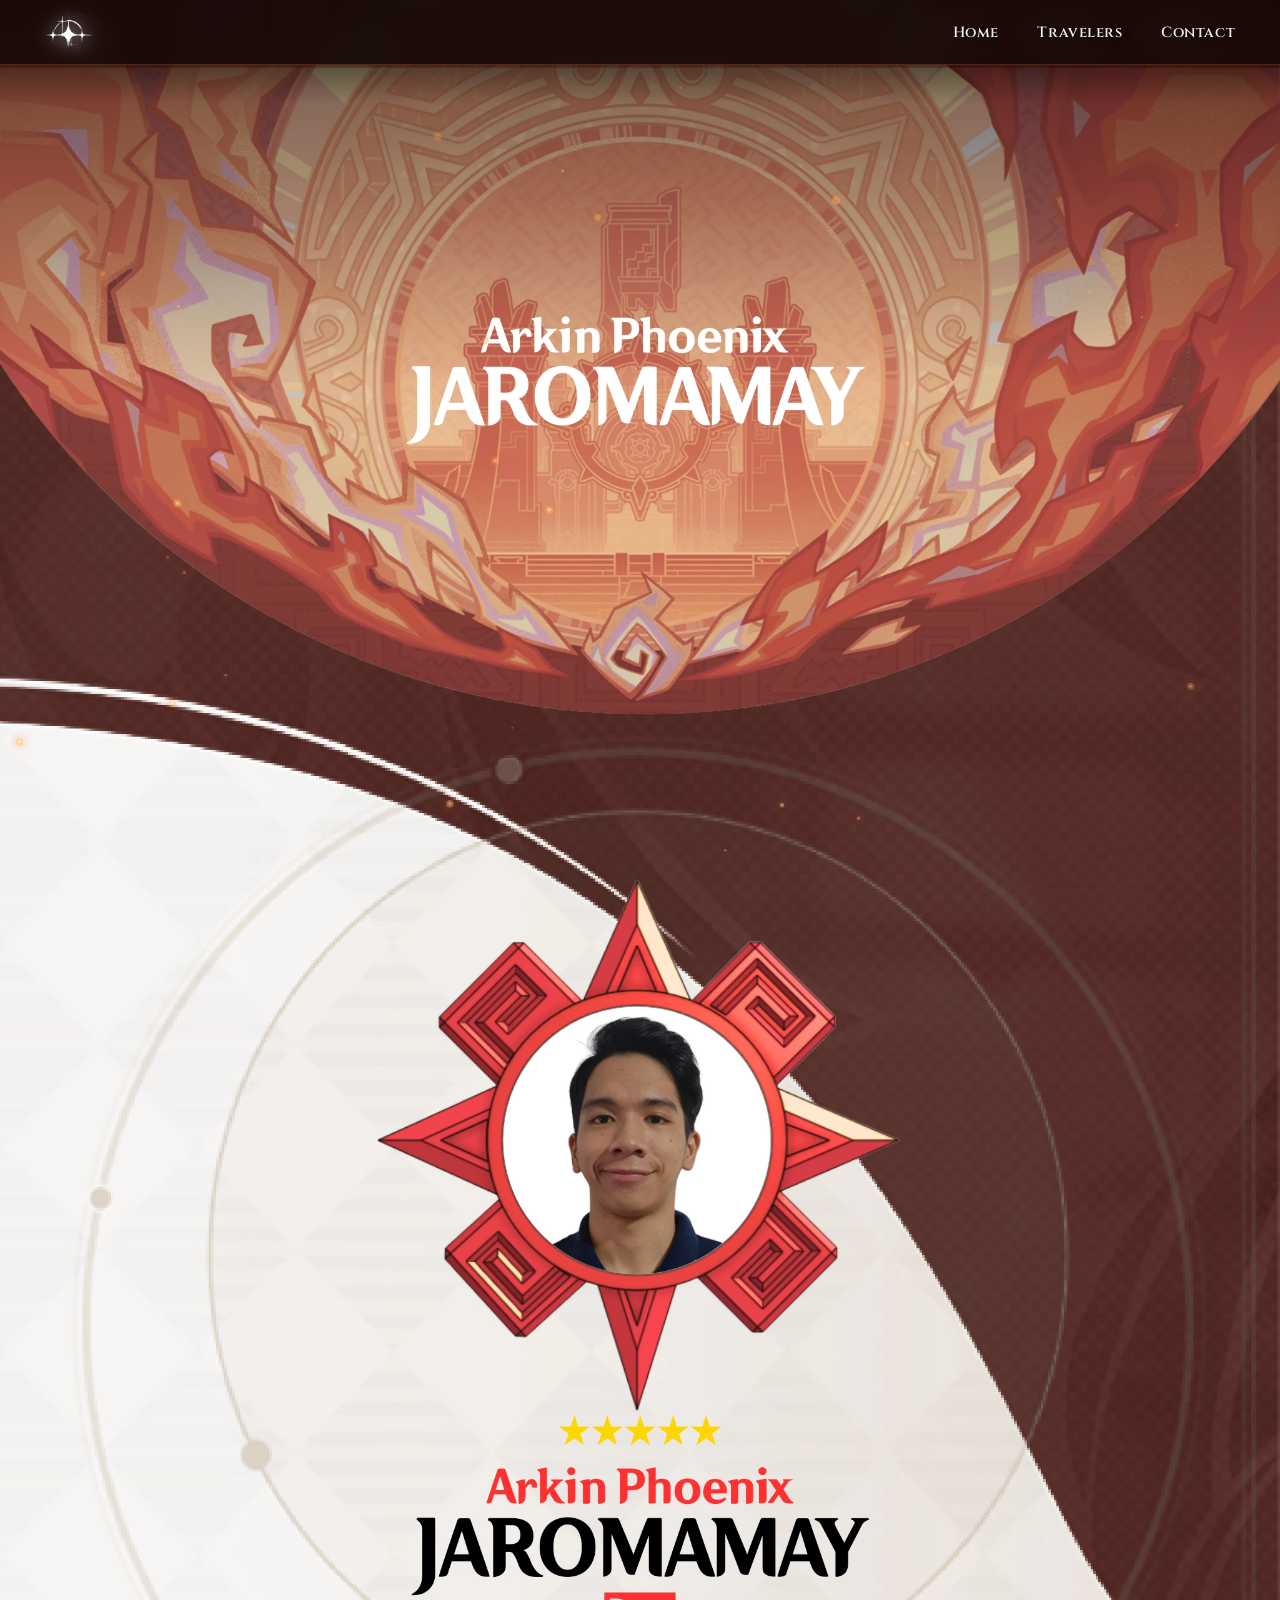
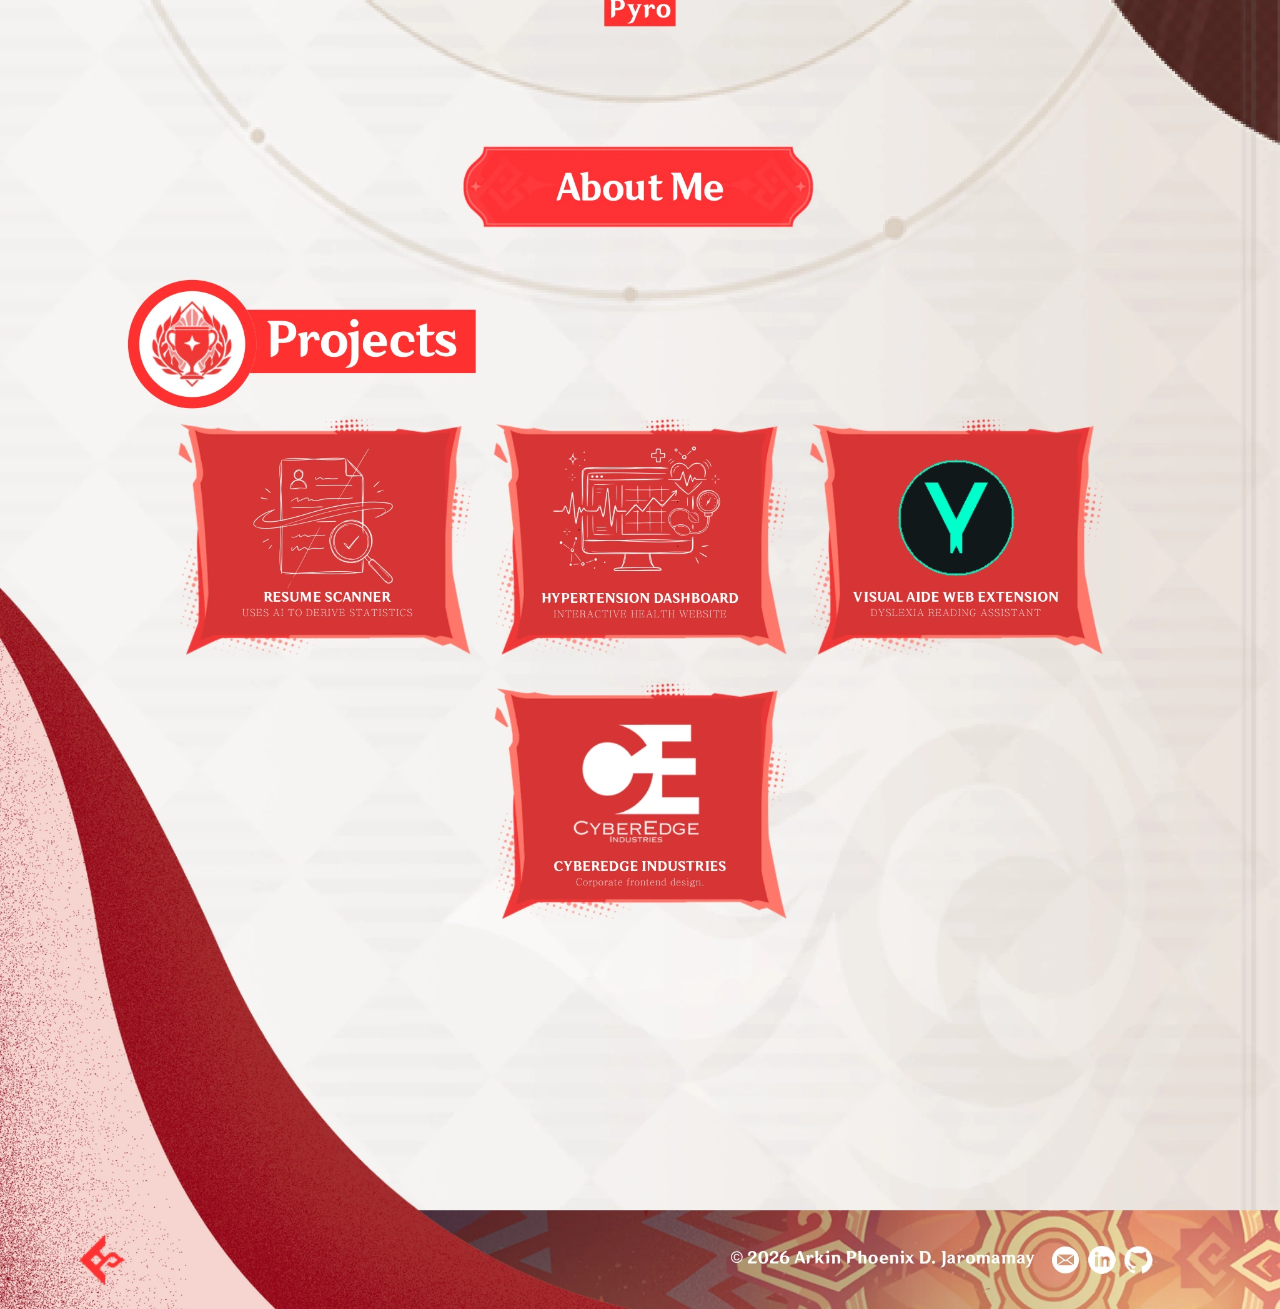
==== commit aaecc840: "Fix navbar navigation from portfolio pages to bypass loading screen and route directly to Home, Trav" ====
--- a/arkin.html
+++ b/arkin.html
@@ -357,9 +357,16 @@
       });
     }
 
+    try {
+      sessionStorage.setItem('celestial_archive_visited', 'true');
+    } catch (e) {}
+
     // Navigation and Social audio chime on click
     document.querySelectorAll('.nav-link, .nav-brand, .hotspot-social').forEach(el => {
       el.addEventListener('click', () => {
+        try {
+          sessionStorage.setItem('celestial_archive_visited', 'true');
+        } catch (e) {}
         playPyroChime();
       });
     });
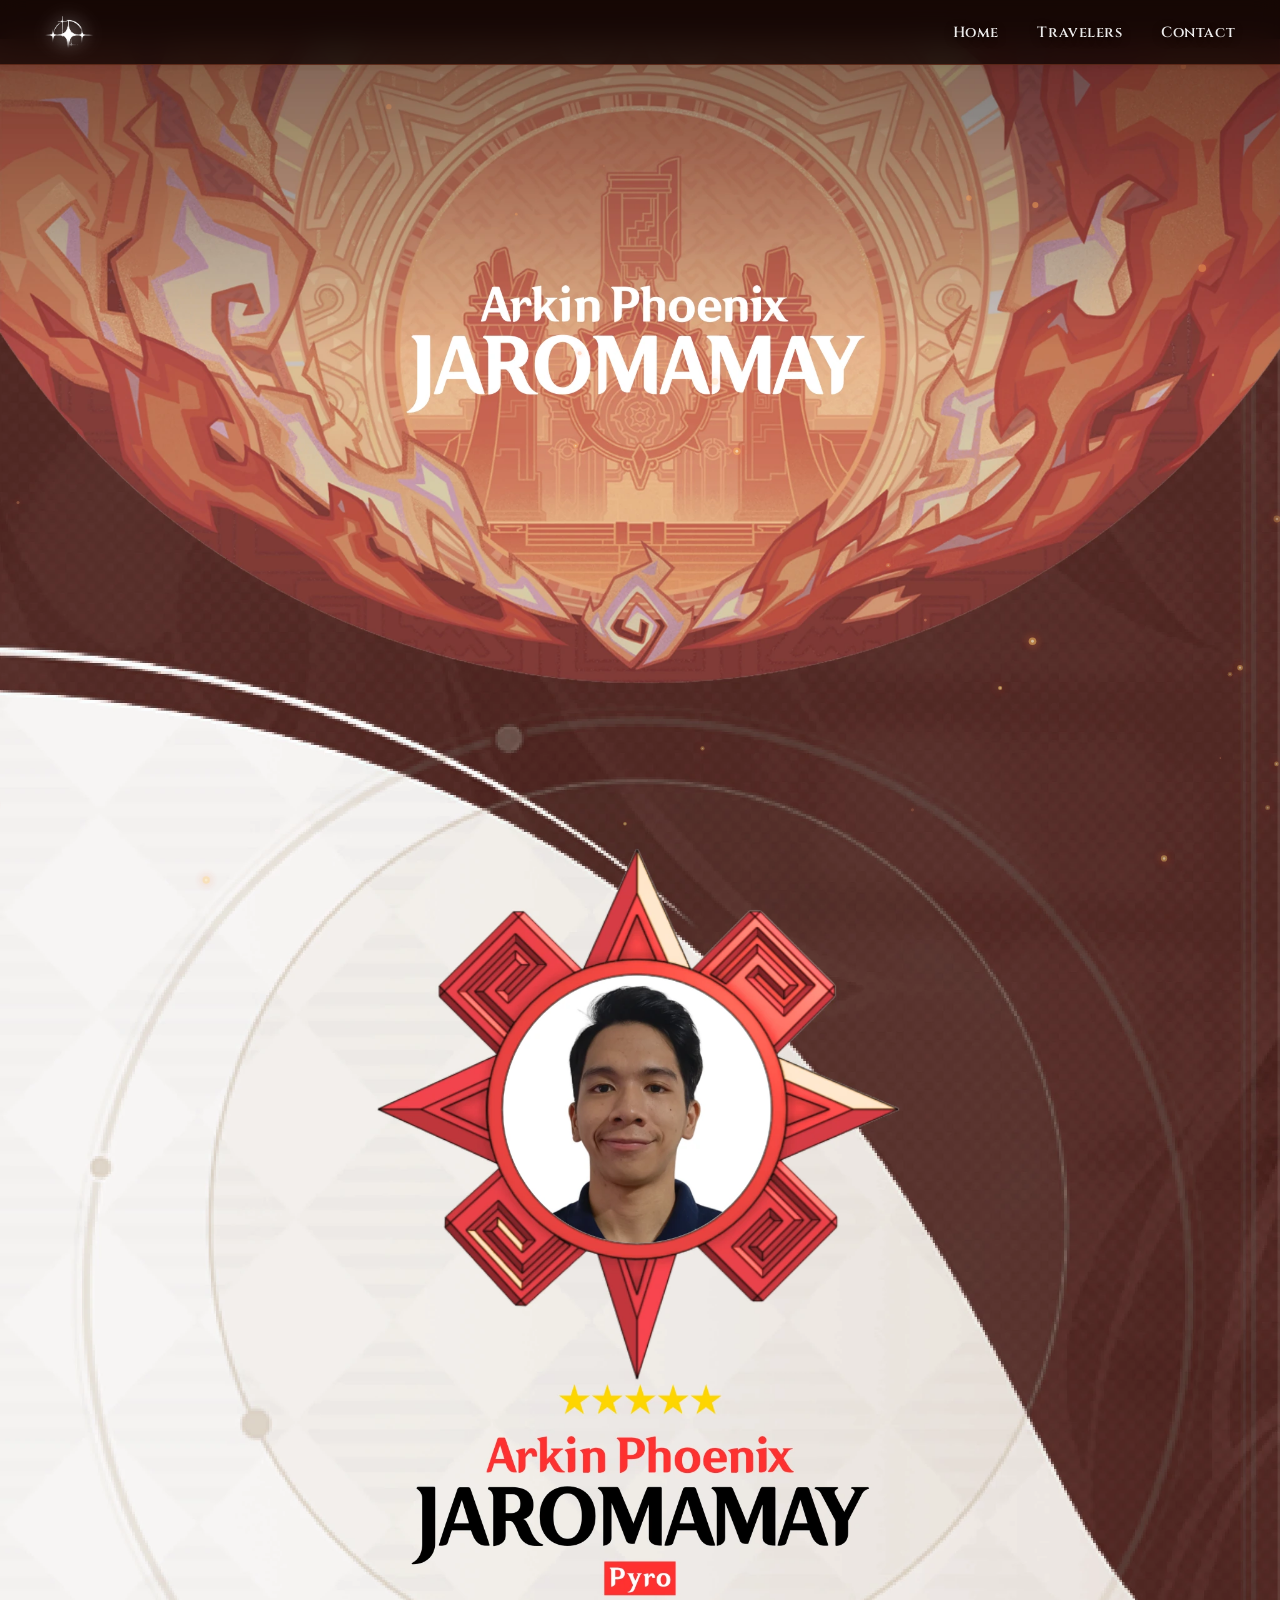
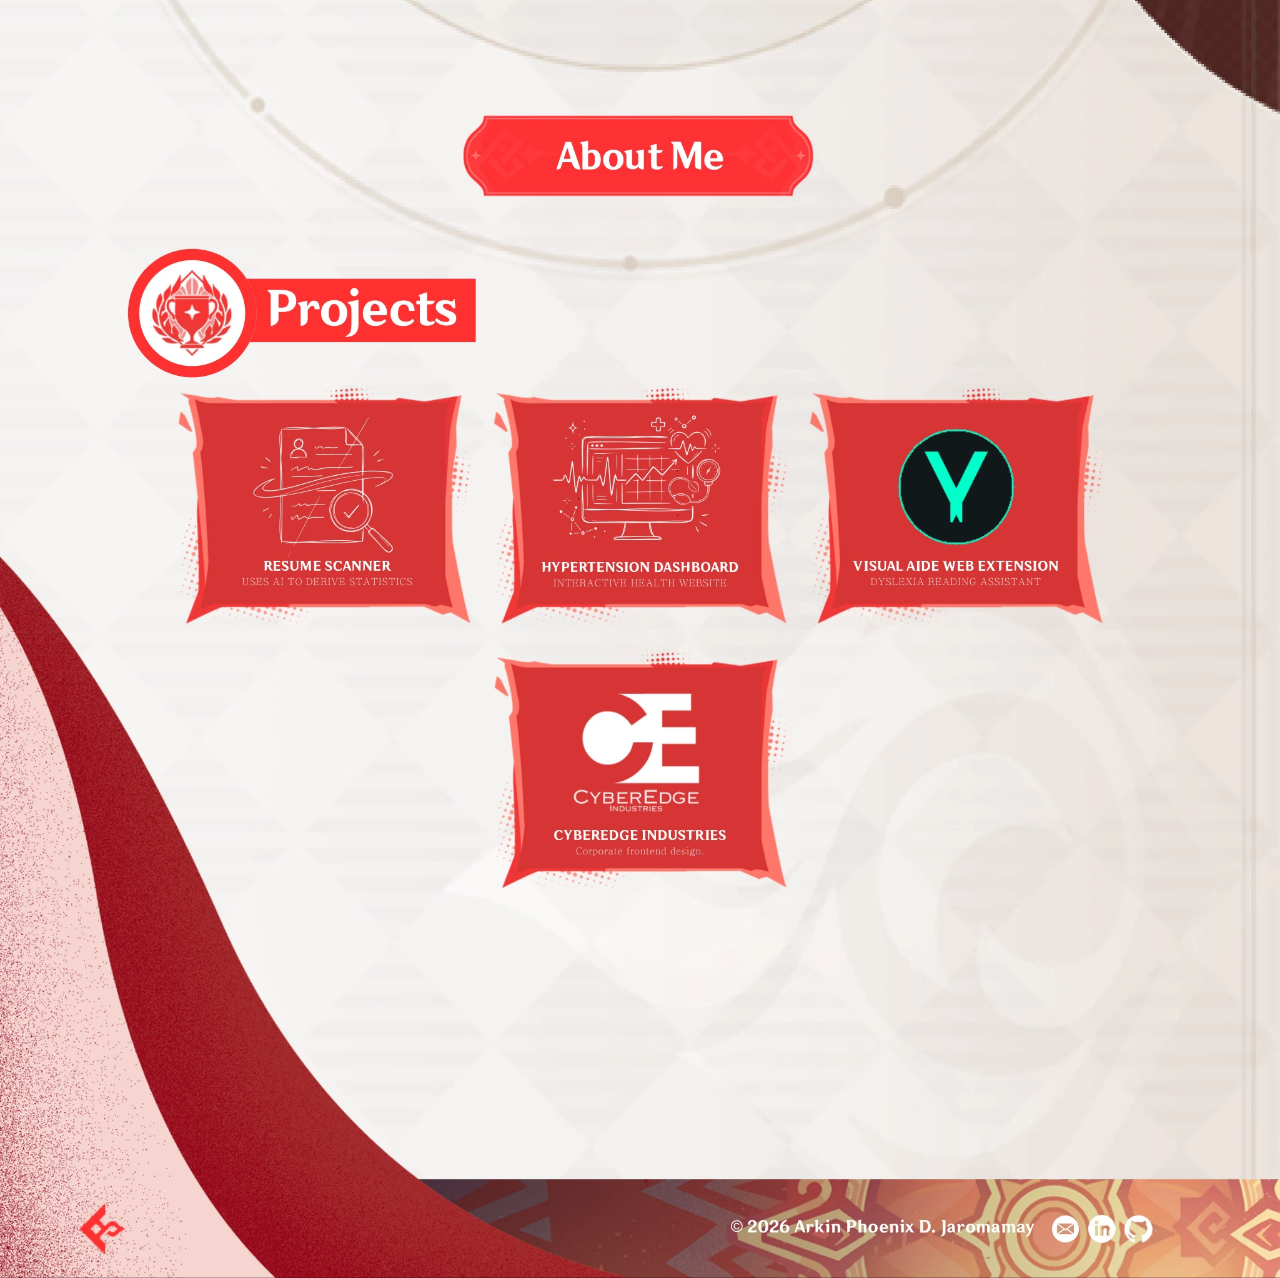
==== commit 3011c1d8: "Trim top 2.4% baked-in navbar from portfolio mockups, adjust hotspots by -2.4%, and fix bottom-left " ====
--- a/arkin.html
+++ b/arkin.html
@@ -345,15 +345,16 @@
       }
     });
 
-    // Back Button Logic
+    // Back Button Logic (Bottom-Left)
     const backBtn = document.getElementById('footer-back-btn');
     if (backBtn) {
       backBtn.addEventListener('click', (e) => {
+        e.preventDefault();
+        try {
+          sessionStorage.setItem('celestial_archive_visited', 'true');
+        } catch (err) {}
         playPyroChime();
-        if (document.referrer && (document.referrer.includes('index.html') || document.referrer.includes(window.location.host))) {
-          e.preventDefault();
-          window.history.back();
-        }
+        window.location.href = 'index.html#travelers';
       });
     }
 
--- a/arkin.css
+++ b/arkin.css
@@ -178,6 +178,8 @@
   user-select: none;
   -webkit-user-drag: none;
   image-rendering: -webkit-optimize-contrast;
+  clip-path: inset(2.4% 0 0 0);
+  margin-top: -2.4%;
 }
 
 /* =======================================================
@@ -218,7 +220,7 @@
 /* About Me Hotspot Button */
 .hotspot-about-me {
   left: 35.830%;
-  top: 59.935%;
+  top: 57.535%;
   width: 28.366%;
   height: 3.150%;
   border-radius: 36px;
@@ -255,7 +257,7 @@
 /* Card 1: Resume Scanner */
 .hotspot-card-resume-scanner {
   left: 13.577%;
-  top: 69.347%;
+  top: 66.947%;
   width: 23.504%;
   height: 8.505%;
 }
@@ -263,7 +265,7 @@
 /* Card 2: Hypertension Dashboard */
 .hotspot-card-hypertension {
   left: 38.263%;
-  top: 69.347%;
+  top: 66.947%;
   width: 23.504%;
   height: 8.505%;
 }
@@ -271,7 +273,7 @@
 /* Card 3: Visual Aide Web Extension */
 .hotspot-card-visual-aide {
   left: 62.938%;
-  top: 69.347%;
+  top: 66.947%;
   width: 23.504%;
   height: 8.505%;
 }
@@ -279,7 +281,7 @@
 /* Card 4: CyberEdge Industries (Centered) */
 .hotspot-card-cyberedge {
   left: 38.263%;
-  top: 78.424%;
+  top: 76.024%;
   width: 23.504%;
   height: 8.505%;
 }
@@ -290,7 +292,7 @@
 /* Back Button (Bottom-Left Stylized Arrow) */
 .hotspot-back-btn {
   left: 6.032%;
-  top: 97.431%;
+  top: 95.031%;
   width: 3.953%;
   height: 1.774%;
   border-radius: 50%;
@@ -324,7 +326,7 @@
 /* Email Icon */
 .hotspot-footer-email {
   left: 82.186%;
-  top: 97.848%;
+  top: 95.448%;
   width: 2.108%;
   height: 0.928%;
 }
@@ -332,7 +334,7 @@
 /* LinkedIn Icon */
 .hotspot-footer-linkedin {
   left: 85.027%;
-  top: 97.848%;
+  top: 95.448%;
   width: 2.118%;
   height: 0.936%;
 }
@@ -340,7 +342,7 @@
 /* GitHub Icon */
 .hotspot-footer-github {
   left: 87.897%;
-  top: 97.848%;
+  top: 95.448%;
   width: 2.118%;
   height: 0.936%;
 }
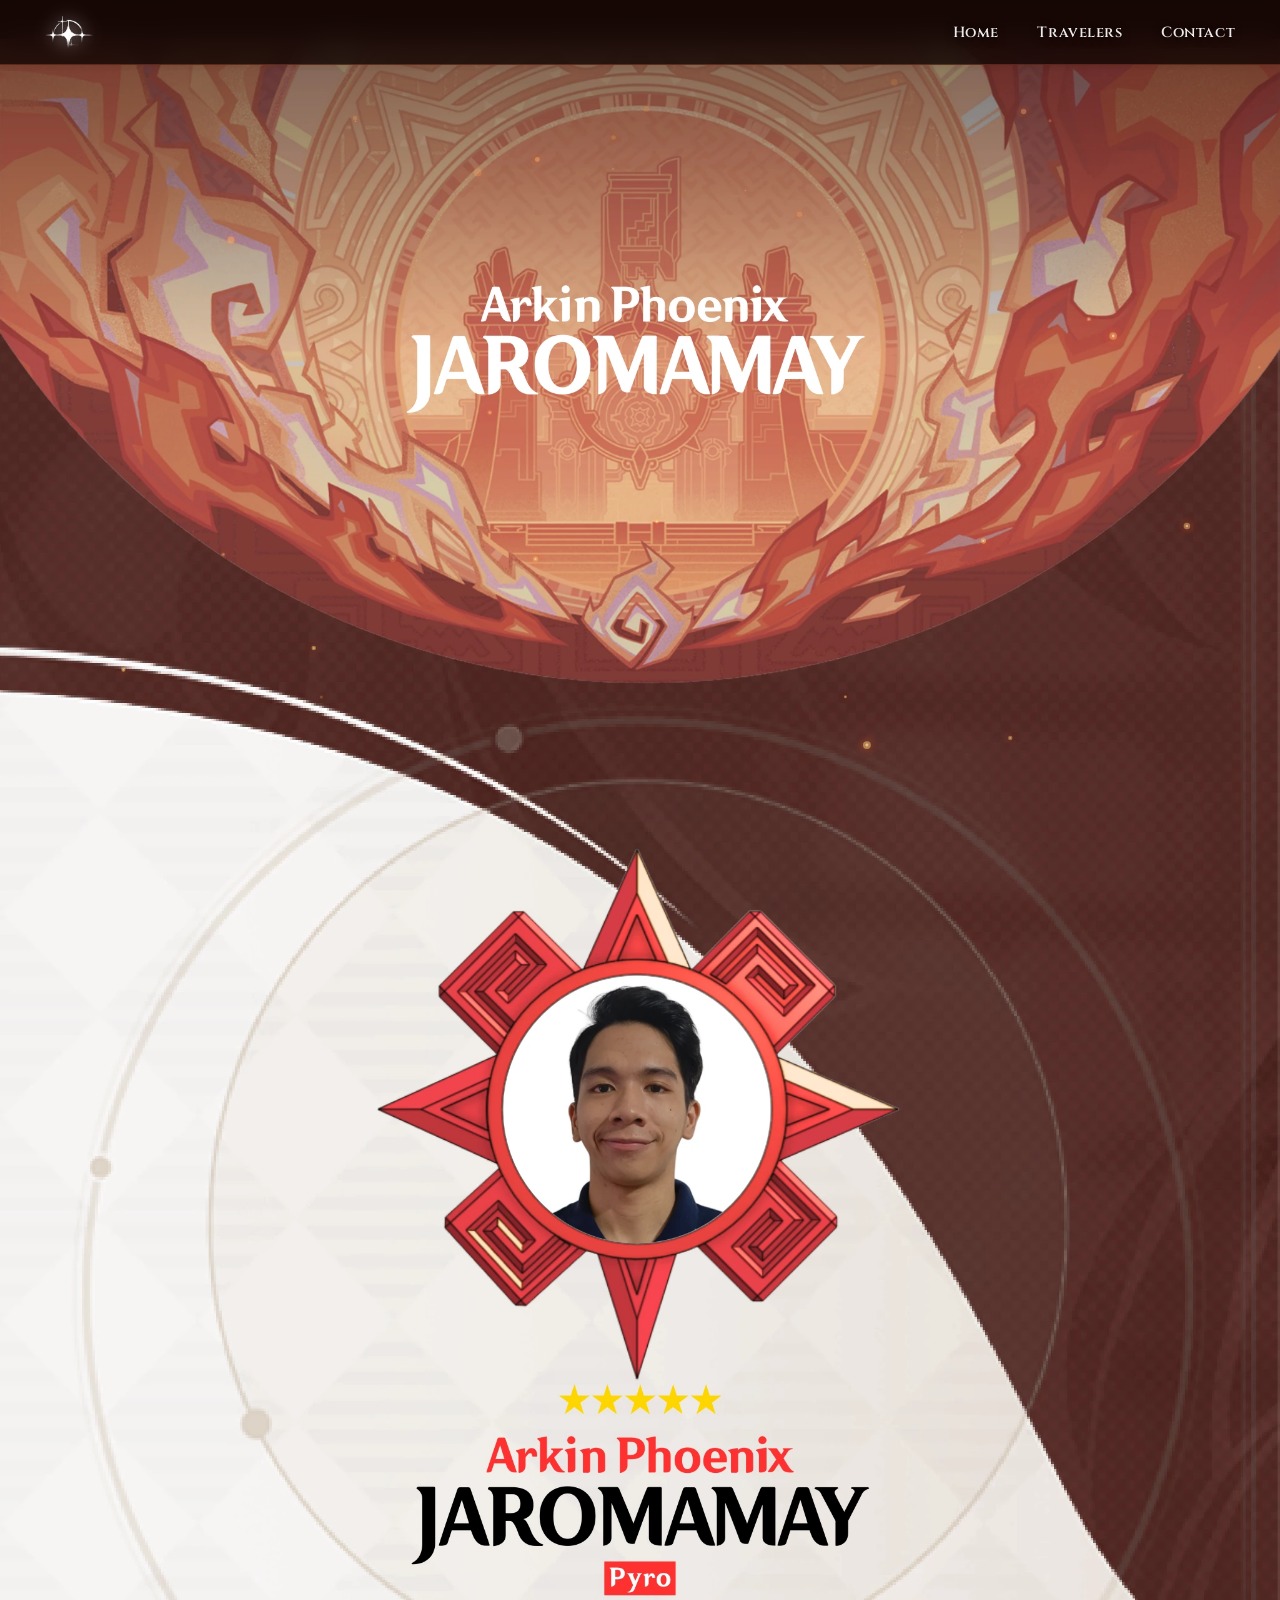
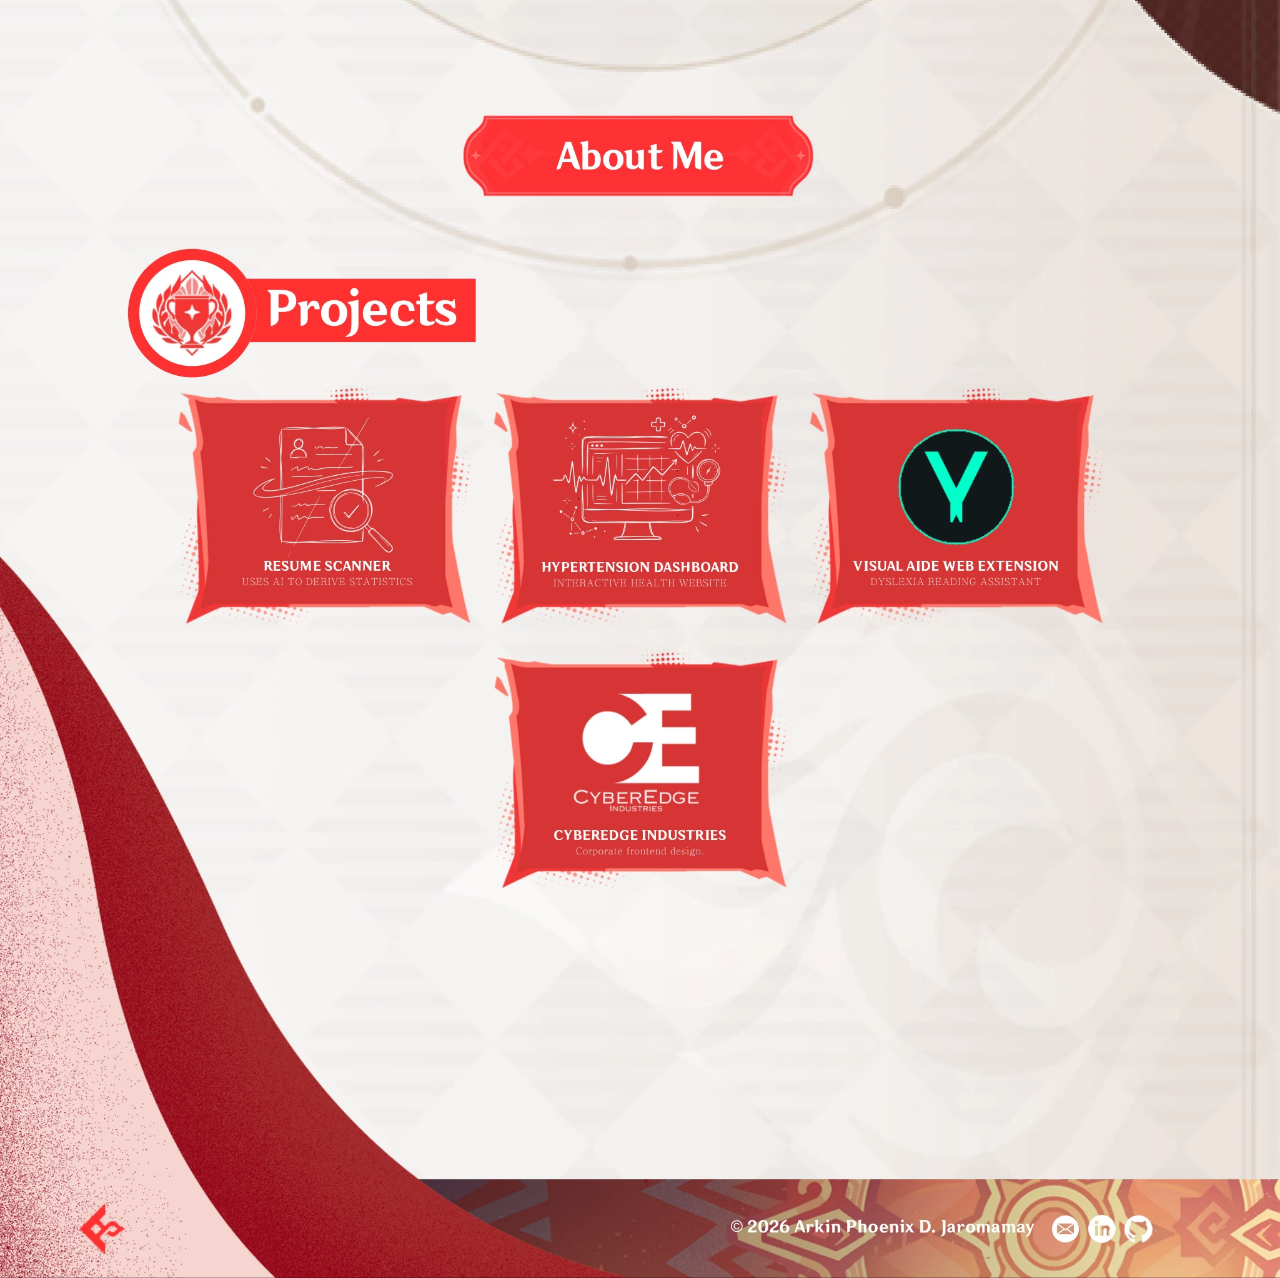
==== commit ea849e1f: "Update footer social hotspots with real GitHub, LinkedIn, and Email links for all Travelers" ====
--- a/arkin.html
+++ b/arkin.html
@@ -53,9 +53,9 @@
     <a href="index.html#travelers" class="interactive-hotspot hotspot-back-btn" id="footer-back-btn" aria-label="Back to Travelers" title="Back to Travelers"></a>
 
     <!-- Social Links (Bottom-Right) -->
-    <a href="mailto:jaromamay.arkin@example.com" class="interactive-hotspot hotspot-social hotspot-footer-email" aria-label="Send Email to Arkin" title="Email Arkin"></a>
-    <a href="https://linkedin.com" target="_blank" rel="noopener noreferrer" class="interactive-hotspot hotspot-social hotspot-footer-linkedin" aria-label="LinkedIn Profile" title="LinkedIn Profile"></a>
-    <a href="https://github.com" target="_blank" rel="noopener noreferrer" class="interactive-hotspot hotspot-social hotspot-footer-github" aria-label="GitHub Profile" title="GitHub Profile"></a>
+    <a href="mailto:arkinia123@gmail.com" class="interactive-hotspot hotspot-social hotspot-footer-email" aria-label="Send Email to Arkin" title="Email Arkin"></a>
+    <a href="https://www.linkedin.com/in/arkin-jaromamay-429468451/" target="_blank" rel="noopener noreferrer" class="interactive-hotspot hotspot-social hotspot-footer-linkedin" aria-label="LinkedIn Profile" title="LinkedIn Profile"></a>
+    <a href="https://github.com/Unbidden-Lab" target="_blank" rel="noopener noreferrer" class="interactive-hotspot hotspot-social hotspot-footer-github" aria-label="GitHub Profile" title="GitHub Profile"></a>
 
   </main>
 
--- a/arkin.css
+++ b/arkin.css
@@ -220,7 +220,7 @@
 /* About Me Hotspot Button */
 .hotspot-about-me {
   left: 35.830%;
-  top: 57.535%;
+  top: 59.835%;
   width: 28.366%;
   height: 3.150%;
   border-radius: 36px;
@@ -257,7 +257,7 @@
 /* Card 1: Resume Scanner */
 .hotspot-card-resume-scanner {
   left: 13.577%;
-  top: 66.947%;
+  top: 69.247%;
   width: 23.504%;
   height: 8.505%;
 }
@@ -265,7 +265,7 @@
 /* Card 2: Hypertension Dashboard */
 .hotspot-card-hypertension {
   left: 38.263%;
-  top: 66.947%;
+  top: 69.247%;
   width: 23.504%;
   height: 8.505%;
 }
@@ -273,7 +273,7 @@
 /* Card 3: Visual Aide Web Extension */
 .hotspot-card-visual-aide {
   left: 62.938%;
-  top: 66.947%;
+  top: 69.247%;
   width: 23.504%;
   height: 8.505%;
 }
@@ -281,7 +281,7 @@
 /* Card 4: CyberEdge Industries (Centered) */
 .hotspot-card-cyberedge {
   left: 38.263%;
-  top: 76.024%;
+  top: 78.324%;
   width: 23.504%;
   height: 8.505%;
 }
@@ -292,7 +292,7 @@
 /* Back Button (Bottom-Left Stylized Arrow) */
 .hotspot-back-btn {
   left: 6.032%;
-  top: 95.031%;
+  top: 97.331%;
   width: 3.953%;
   height: 1.774%;
   border-radius: 50%;
@@ -326,7 +326,7 @@
 /* Email Icon */
 .hotspot-footer-email {
   left: 82.186%;
-  top: 95.448%;
+  top: 97.748%;
   width: 2.108%;
   height: 0.928%;
 }
@@ -334,7 +334,7 @@
 /* LinkedIn Icon */
 .hotspot-footer-linkedin {
   left: 85.027%;
-  top: 95.448%;
+  top: 97.748%;
   width: 2.118%;
   height: 0.936%;
 }
@@ -342,7 +342,7 @@
 /* GitHub Icon */
 .hotspot-footer-github {
   left: 87.897%;
-  top: 95.448%;
+  top: 97.748%;
   width: 2.118%;
   height: 0.936%;
 }
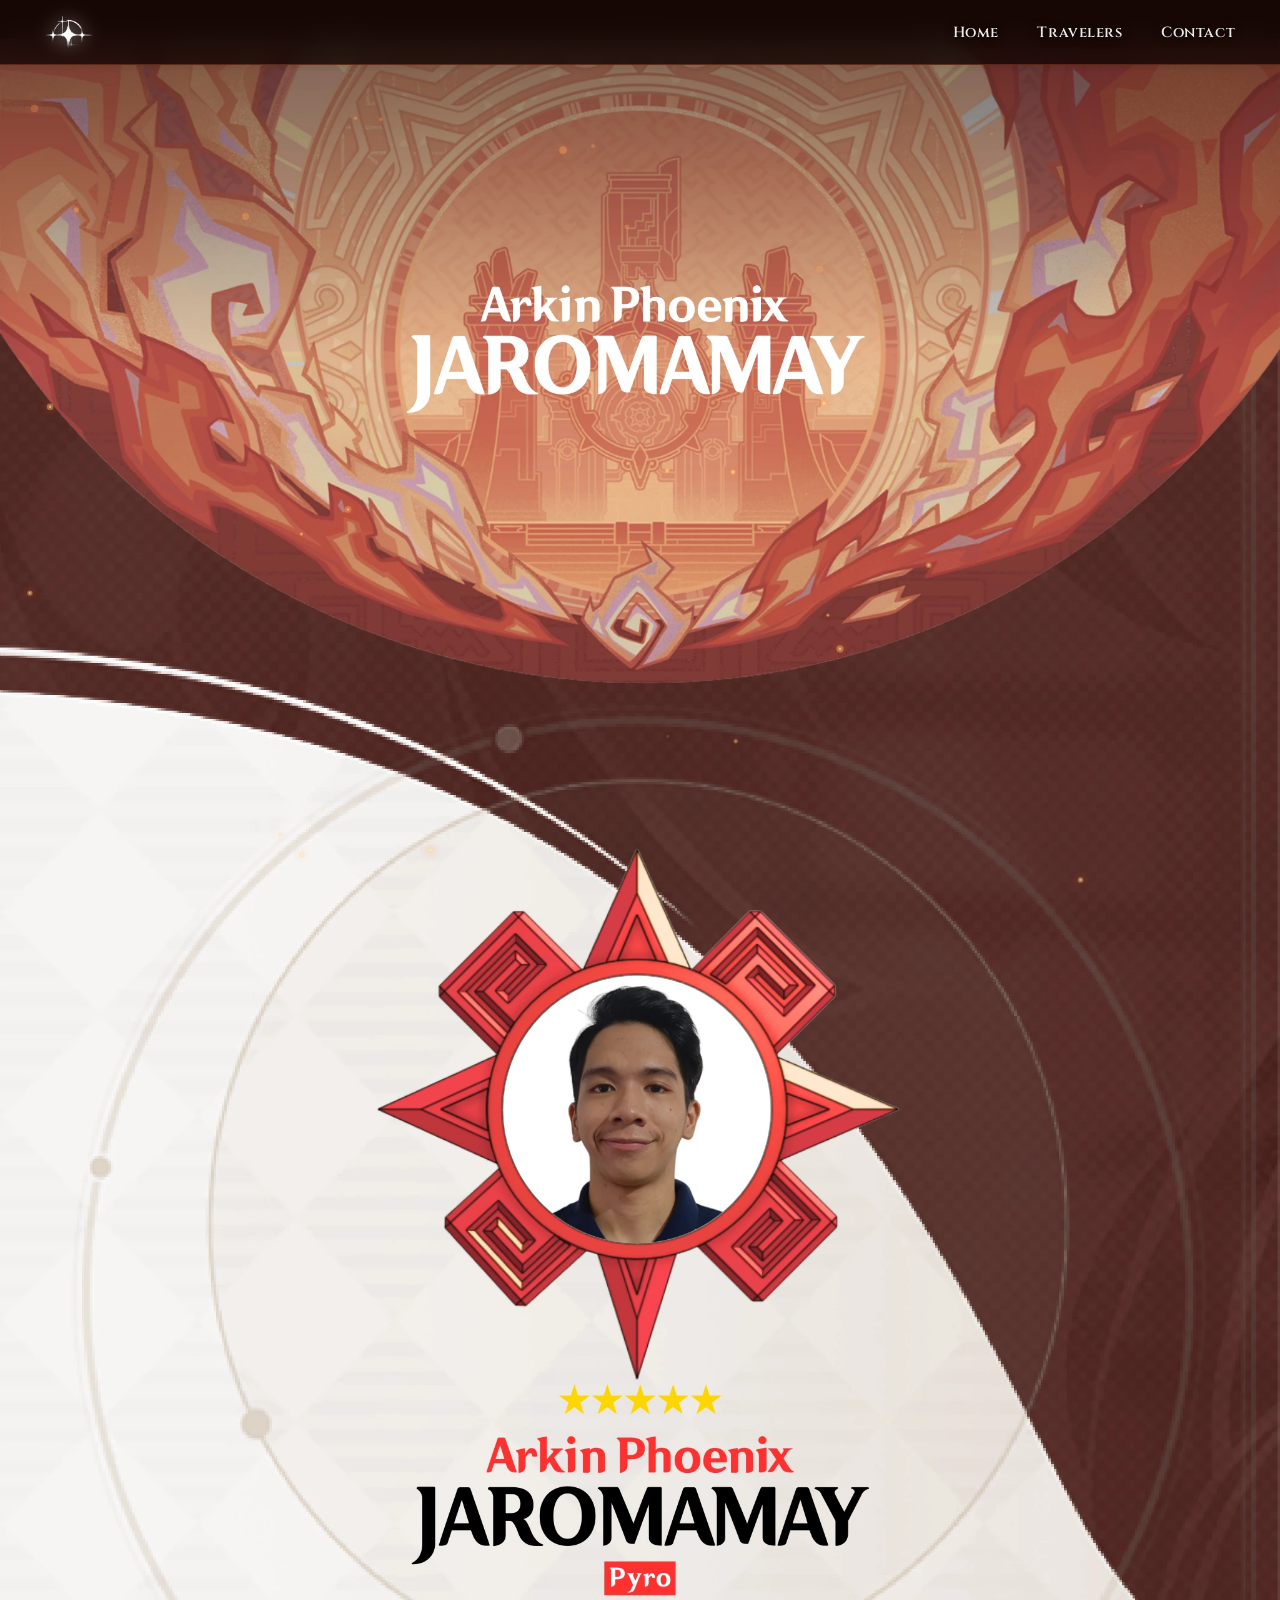
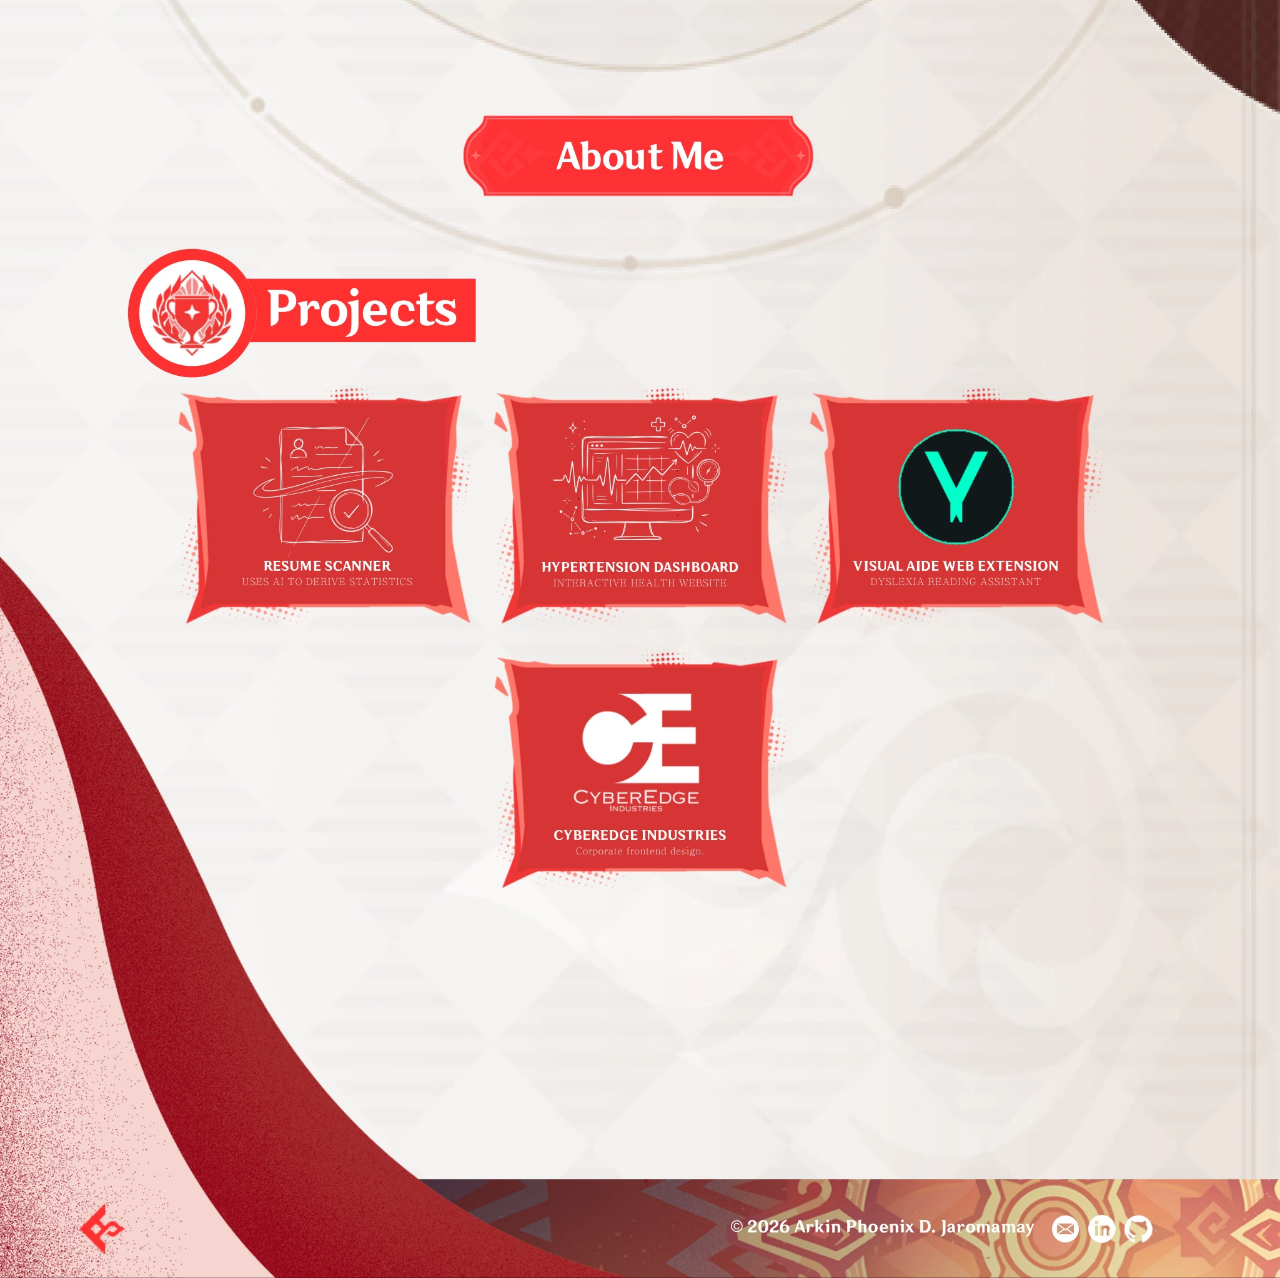
==== commit 61c5de8e: "Add external project redirect confirmation popups with Back and Proceed buttons across all portfolio" ====
--- a/arkin.html
+++ b/arkin.html
@@ -118,6 +118,24 @@
       <div class="modal-tech-stack" id="modal-tech-stack">
         <!-- Injected via JavaScript -->
       </div>
+
+      <!-- External Destination Notice -->
+      <div class="modal-redirect-notice" id="modal-redirect-notice">
+        <div class="redirect-notice-header">
+          <span class="redirect-icon">✦</span>
+          <span class="redirect-notice-title">External Destination Notice</span>
+        </div>
+        <p class="redirect-notice-desc" id="modal-redirect-desc">
+          You are about to visit an external website (<strong id="modal-platform">GitHub</strong>) to access the project repository/prototype.
+        </p>
+        <div class="redirect-url-box" id="modal-redirect-url">https://github.com/Unbidden-Lab/Resume-Scanner</div>
+      </div>
+
+      <!-- Action Buttons: Back & Proceed -->
+      <div class="modal-actions">
+        <button type="button" class="btn-modal-action btn-modal-back" id="modal-back-btn">← Back</button>
+        <a href="#" target="_blank" rel="noopener noreferrer" class="btn-modal-action btn-modal-proceed" id="modal-proceed-btn">Proceed ➔</a>
+      </div>
     </div>
   </div>
 
@@ -130,28 +148,40 @@
         tag: 'RESUME SCANNER • Uses AI to derive statistics.',
         img: './assets/arkin/card_resume_scanner.png',
         desc: 'An intelligent applicant screening and resume evaluation engine powered by NLP and machine learning. Parses technical resumes, extracts candidate competencies, computes role alignment scores, and provides statistical summaries to accelerate recruitment.',
-        tech: ['Python', 'Natural Language Processing', 'Machine Learning', 'FastAPI', 'React', 'Data Analytics']
+        tech: ['Python', 'Natural Language Processing', 'Machine Learning', 'FastAPI', 'React', 'Data Analytics'],
+        url: 'https://github.com/Unbidden-Lab/Resume-Scanner',
+        platform: 'GitHub',
+        type: 'repository & AI engine'
       },
       'hypertension': {
         title: 'Hypertension Dashboard',
         tag: 'HYPERTENSION DASHBOARD • Interactive health website.',
         img: './assets/arkin/card_hypertension.png',
         desc: 'A responsive healthcare informatics dashboard that tracks patient blood pressure logs, calculates cardiovascular health metrics, and delivers interactive visual analytics and customized lifestyle guidance for clinical monitoring.',
-        tech: ['React', 'TypeScript', 'Chart.js', 'Health Informatics', 'Tailwind CSS', 'REST API']
+        tech: ['React', 'TypeScript', 'Chart.js', 'Health Informatics', 'Tailwind CSS', 'REST API'],
+        url: 'https://github.com/Unbidden-Lab/Dashboard-Project---Health-Informatics',
+        platform: 'GitHub',
+        type: 'repository & health dashboard'
       },
       'visual-aide': {
         title: 'Visual Aide Web Extension',
         tag: 'VISUAL AIDE WEB EXTENSION • Dyslexia reading assistant.',
         img: './assets/arkin/card_visual_aide.png',
         desc: 'An accessibility-focused browser extension engineered to enhance web reading for individuals with dyslexia. Features OpenDyslexic typography switching, custom contrast overlays, bionic reading mode, and integrated text-to-speech comprehension tools.',
-        tech: ['JavaScript', 'Chrome Extension API', 'Accessibility (a11y)', 'UI/UX Design', 'Text-to-Speech']
+        tech: ['JavaScript', 'Chrome Extension API', 'Accessibility (a11y)', 'UI/UX Design', 'Text-to-Speech'],
+        url: 'https://github.com/Unbidden-Lab/Visual-Aide-Extension',
+        platform: 'GitHub',
+        type: 'repository & web extension'
       },
       'cyberedge': {
         title: 'CyberEdge Industries',
         tag: 'CYBEREDGE INDUSTRIES • Corporate frontend design.',
         img: './assets/arkin/card_cyberedge.png',
         desc: 'A sleek, high-performance corporate landing experience and design system crafted for a forward-looking technological firm. Features responsive modular components, high-contrast cyber motifs, and optimized interactive layouts.',
-        tech: ['HTML5', 'CSS3', 'JavaScript', 'Design Systems', 'Responsive Web Design', 'Figma Prototype']
+        tech: ['HTML5', 'CSS3', 'JavaScript', 'Design Systems', 'Responsive Web Design', 'Figma Prototype'],
+        url: 'https://github.com/drewwastaken/CyberEdge-Industries',
+        platform: 'GitHub',
+        type: 'repository'
       },
       'about-me': {
         title: 'Arkin Phoenix Jaromamay',
@@ -208,6 +238,11 @@
     const modalTag = document.getElementById('modal-tag');
     const modalBody = document.getElementById('modal-body');
     const modalTechStack = document.getElementById('modal-tech-stack');
+    const modalBackBtn = document.getElementById('modal-back-btn');
+    const modalProceedBtn = document.getElementById('modal-proceed-btn');
+    const modalRedirectNotice = document.getElementById('modal-redirect-notice');
+    const modalRedirectDesc = document.getElementById('modal-redirect-desc');
+    const modalRedirectUrl = document.getElementById('modal-redirect-url');
 
     function openProjectModal(projectId) {
       const data = projectsData[projectId];
@@ -227,6 +262,25 @@
         modalTechStack.appendChild(chip);
       });
 
+      // External redirect information
+      if (data.url) {
+        if (modalRedirectNotice) modalRedirectNotice.style.display = 'block';
+        if (modalRedirectDesc) {
+          modalRedirectDesc.innerHTML = `You are about to visit an external website (<strong>${data.platform || 'External Platform'}</strong>) to access the ${data.type || 'project'} for <strong>${data.title}</strong>.`;
+        }
+        if (modalRedirectUrl) {
+          modalRedirectUrl.textContent = data.url;
+          modalRedirectUrl.title = data.url;
+        }
+        if (modalProceedBtn) {
+          modalProceedBtn.href = data.url;
+          modalProceedBtn.style.display = 'inline-flex';
+        }
+      } else {
+        if (modalRedirectNotice) modalRedirectNotice.style.display = 'none';
+        if (modalProceedBtn) modalProceedBtn.style.display = 'none';
+      }
+
       playPyroChime();
       modal.classList.add('active');
       modal.setAttribute('aria-hidden', 'false');
@@ -237,6 +291,19 @@
       modal.classList.remove('active');
       modal.setAttribute('aria-hidden', 'true');
       document.body.style.overflow = '';
+    }
+
+    if (modalBackBtn) {
+      modalBackBtn.addEventListener('click', (e) => {
+        e.preventDefault();
+        closeProjectModal();
+      });
+    }
+
+    if (modalProceedBtn) {
+      modalProceedBtn.addEventListener('click', () => {
+        setTimeout(closeProjectModal, 150);
+      });
     }
 
     // ==================== ABOUT ME ARCHIVAL JOURNAL MODAL CONTROL ====================
--- a/arkin.css
+++ b/arkin.css
@@ -378,6 +378,8 @@
   position: relative;
   width: 100%;
   max-width: 560px;
+  max-height: 90vh;
+  overflow-y: auto;
   background: linear-gradient(150deg, #28100a 0%, #150604 100%);
   border: 2px solid rgba(255, 111, 64, 0.55);
   border-radius: 16px;
@@ -477,6 +479,109 @@
   font-weight: 600;
   padding: 0.3rem 0.85rem;
   border-radius: 14px;
+}
+
+/* External Redirect Notice & Action Buttons */
+.modal-redirect-notice {
+  margin-top: 1.2rem;
+  background: rgba(0, 0, 0, 0.4);
+  border: 1px solid rgba(255, 255, 255, 0.16);
+  border-radius: 12px;
+  padding: 0.95rem 1.15rem;
+}
+
+.redirect-notice-header {
+  display: flex;
+  align-items: center;
+  gap: 0.5rem;
+  margin-bottom: 0.4rem;
+}
+
+.redirect-icon {
+  font-size: 0.95rem;
+  color: #ffd700;
+}
+
+.redirect-notice-title {
+  font-size: 0.85rem;
+  font-weight: 700;
+  letter-spacing: 0.05em;
+  text-transform: uppercase;
+  color: #ffffff;
+}
+
+.redirect-notice-desc {
+  font-size: 0.88rem;
+  line-height: 1.5;
+  color: rgba(255, 255, 255, 0.85);
+  margin: 0 0 0.55rem 0;
+}
+
+.redirect-url-box {
+  display: inline-block;
+  max-width: 100%;
+  font-family: 'Consolas', 'Courier New', monospace;
+  font-size: 0.78rem;
+  color: rgba(255, 255, 255, 0.75);
+  background: rgba(0, 0, 0, 0.45);
+  padding: 0.3rem 0.65rem;
+  border-radius: 6px;
+  white-space: nowrap;
+  overflow: hidden;
+  text-overflow: ellipsis;
+  border: 1px solid rgba(255, 255, 255, 0.1);
+}
+
+.modal-actions {
+  display: flex;
+  align-items: center;
+  justify-content: flex-end;
+  gap: 0.85rem;
+  margin-top: 1.4rem;
+  padding-top: 1.1rem;
+  border-top: 1px solid rgba(255, 255, 255, 0.12);
+}
+
+.btn-modal-action {
+  font-family: var(--font-genshin, 'Cinzel', serif);
+  font-size: 0.88rem;
+  font-weight: 600;
+  letter-spacing: 0.06em;
+  padding: 0.55rem 1.45rem;
+  border-radius: 25px;
+  cursor: pointer;
+  text-decoration: none;
+  display: inline-flex;
+  align-items: center;
+  gap: 0.4rem;
+  transition: all 0.25s ease;
+}
+
+.btn-modal-back {
+  background: rgba(255, 255, 255, 0.08);
+  border: 1px solid rgba(255, 255, 255, 0.24);
+  color: rgba(255, 255, 255, 0.85);
+}
+
+.btn-modal-back:hover {
+  background: rgba(255, 255, 255, 0.18);
+  color: #ffffff;
+  border-color: rgba(255, 255, 255, 0.45);
+}
+
+.btn-modal-proceed {
+  background: linear-gradient(135deg, #ea580c, #ff6f40);
+  border: 1px solid #fdba74;
+  color: #ffffff;
+  box-shadow: 0 0 16px rgba(255, 111, 64, 0.45);
+  font-weight: 700;
+}
+
+.btn-modal-proceed:hover {
+  background: linear-gradient(135deg, #ff6f40, #fdba74);
+  box-shadow: 0 0 24px rgba(255, 111, 64, 0.8);
+  transform: translateY(-2px);
+  color: #ffffff;
 }
 
 /* =======================================================
